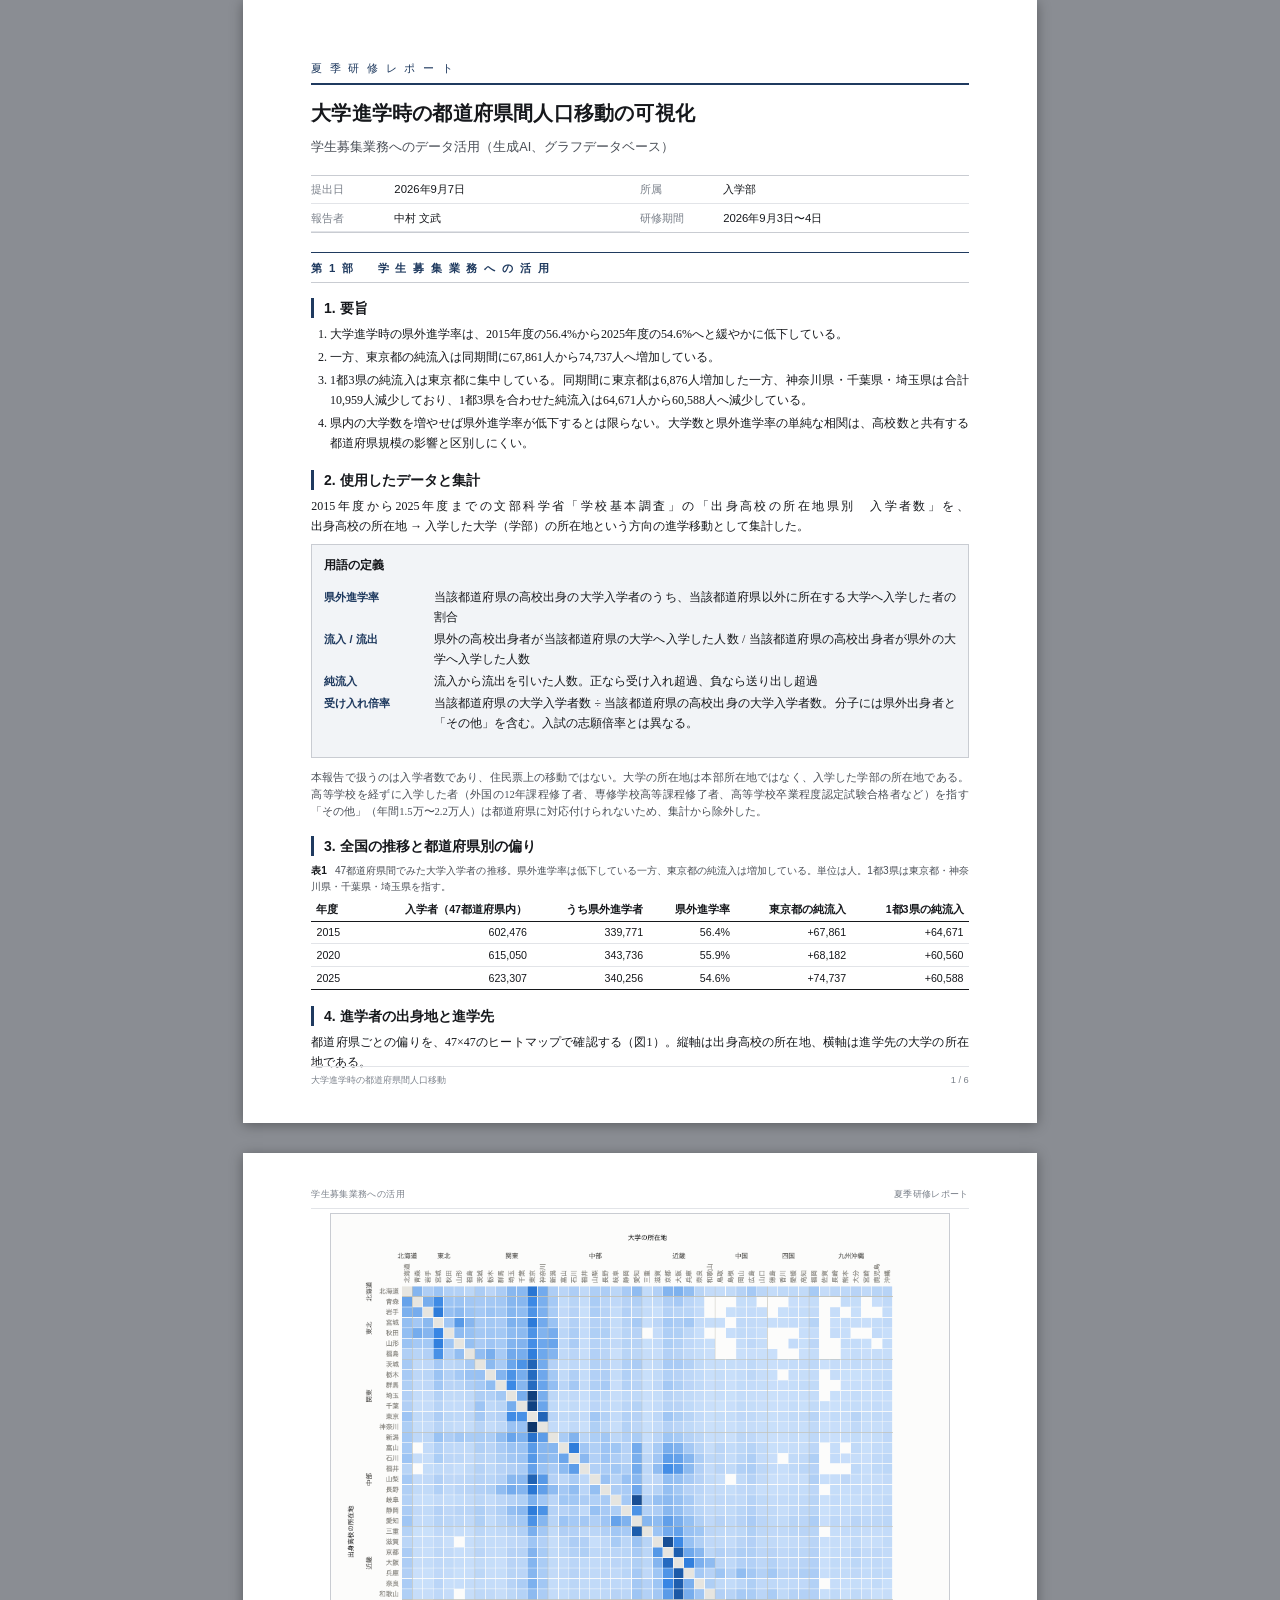
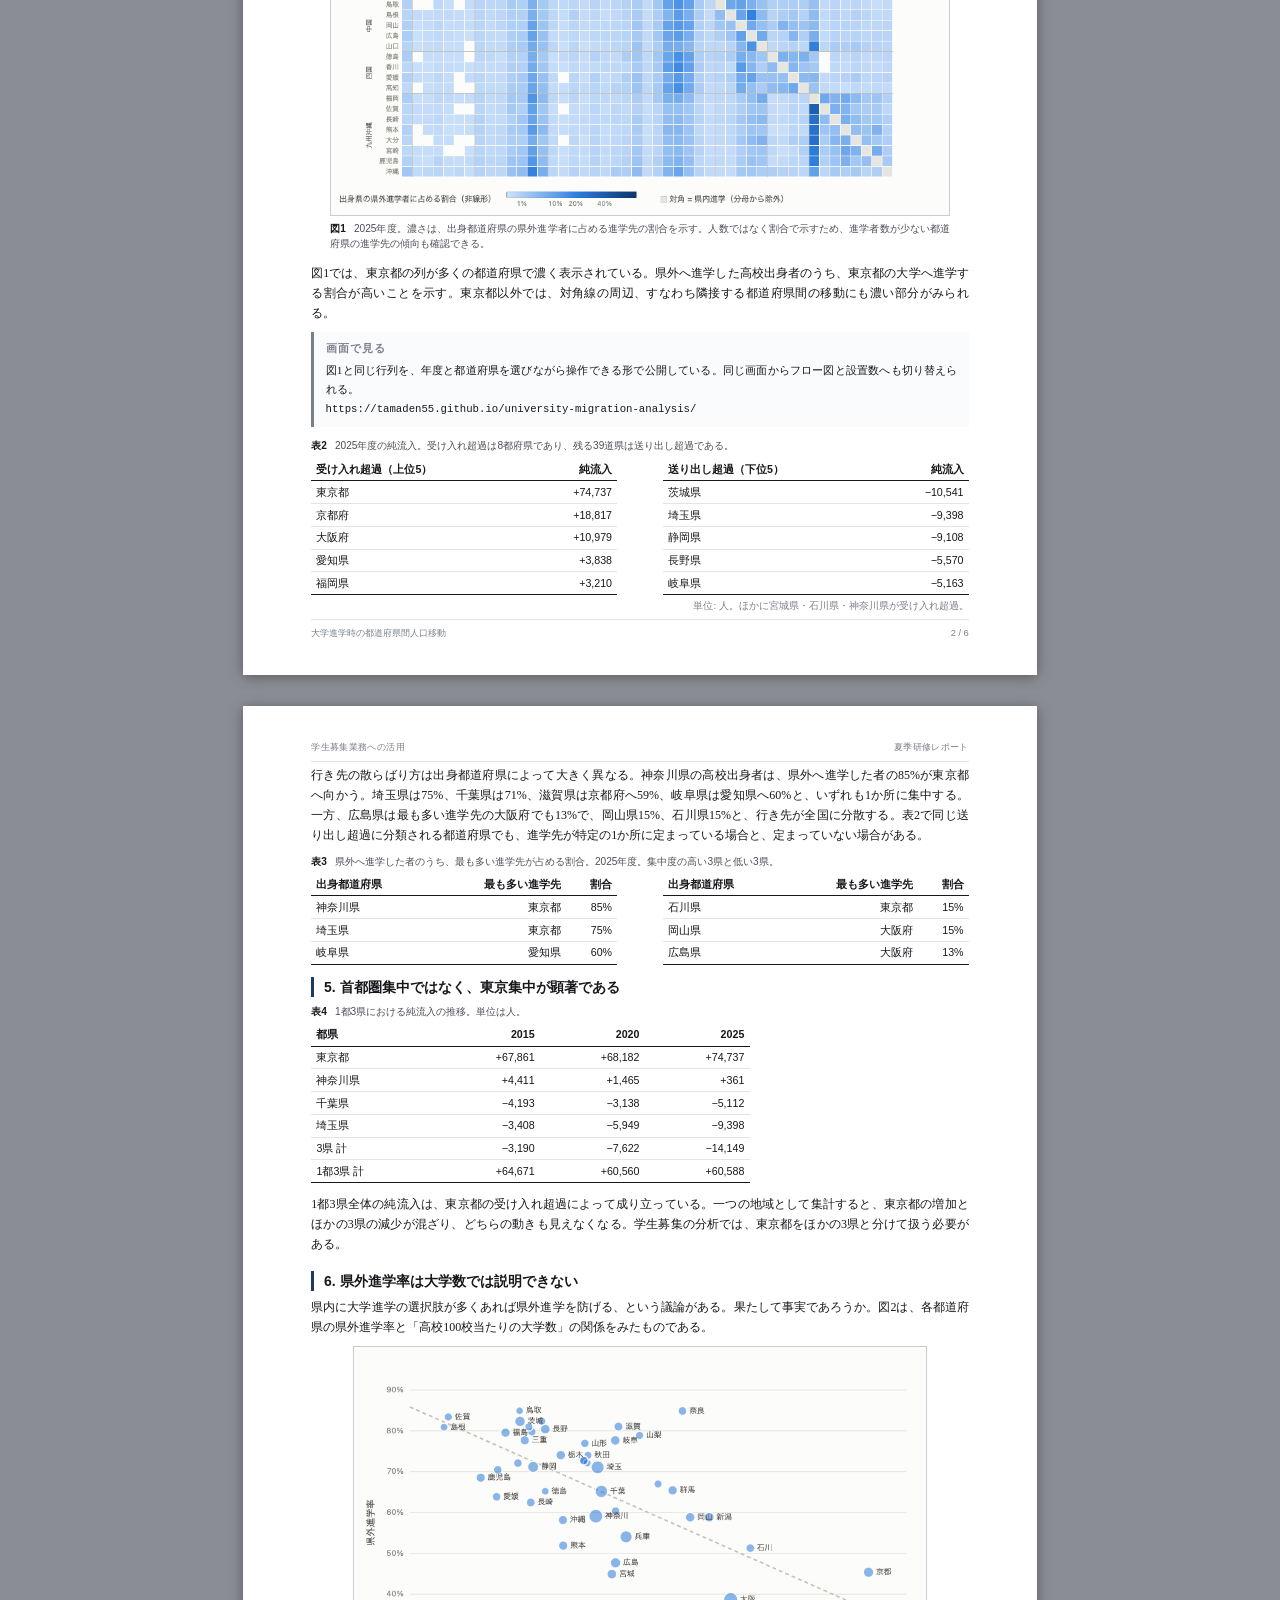
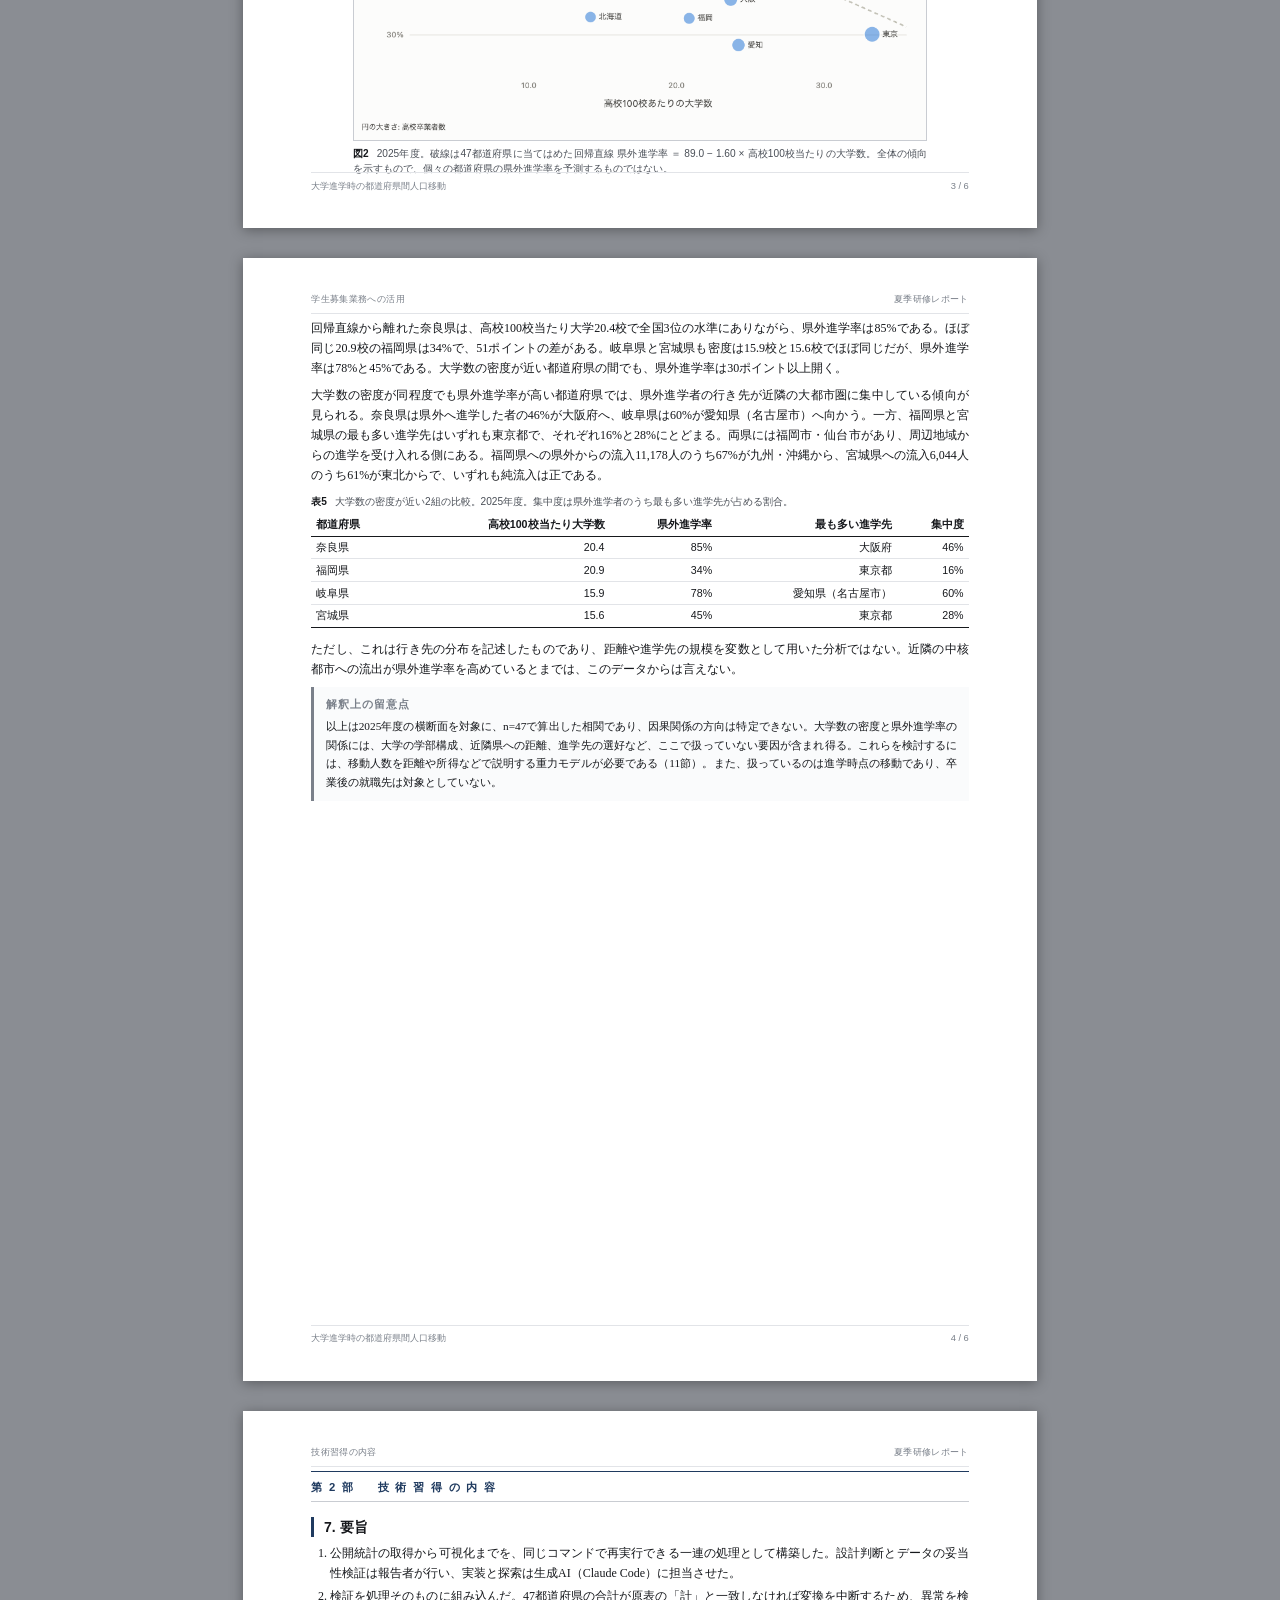
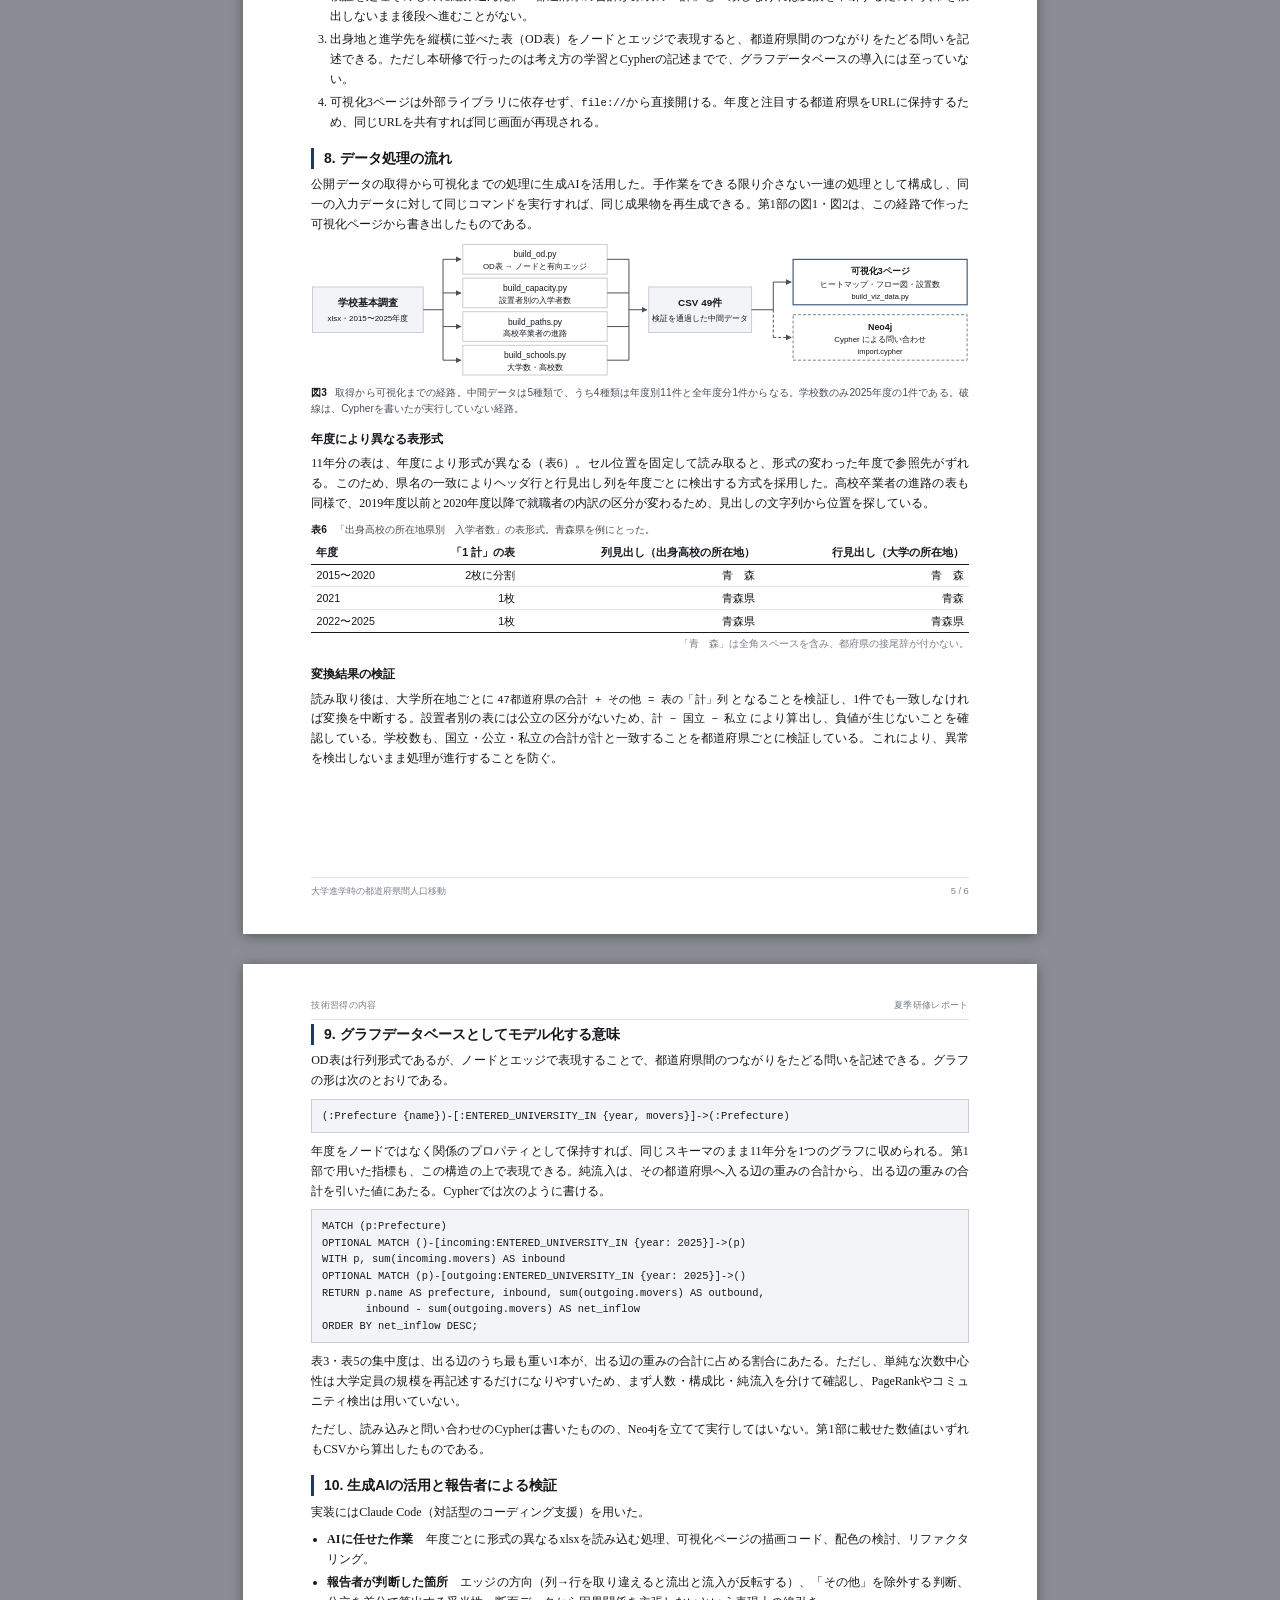
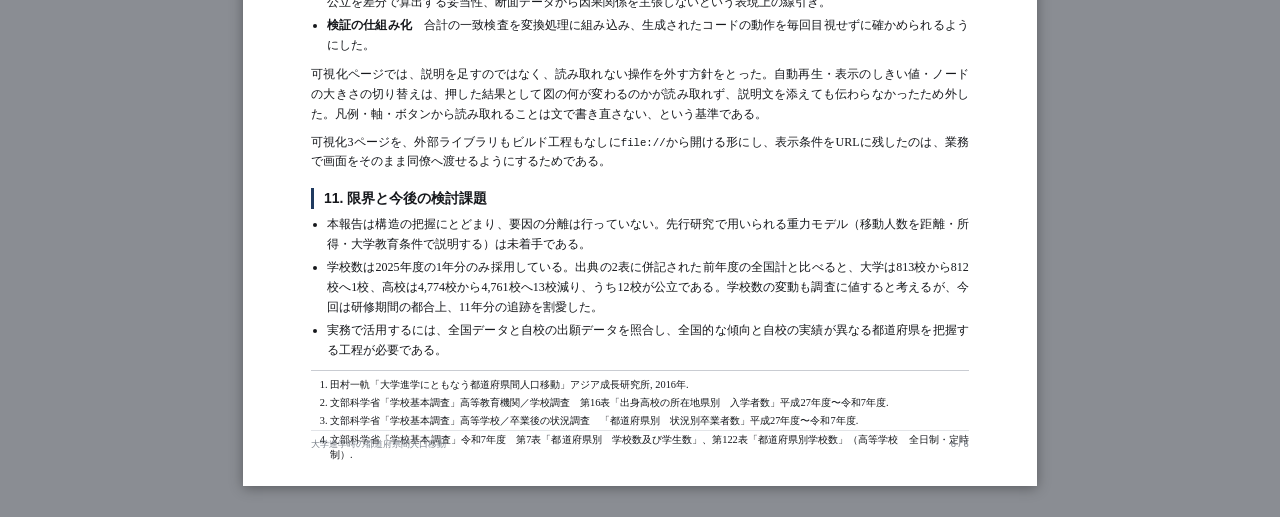
==== docs/report.html @ c0f32046 "夏季研修レポートと図版を追加する 第1部は学生募集業務への活用、第2部は技術習得の内容。第2部は パイプライン図を実態に合わせ、Neo4j が未導入であることを明記した。  Claude-Sessio" ====
<!DOCTYPE html>
<html lang="ja">
<head>
<meta charset="utf-8">
<title>夏季研修レポート 大学進学時の都道府県間人口移動</title>
<style>
/* ------------------------------------------------------------------
   印刷を前提にした版面。A4・6ページ。
   .sheet を実寸で置き、画面でも紙と同じ改ページ位置で見えるようにする。
   ------------------------------------------------------------------ */
@page { size: A4 portrait; margin: 0; }

:root {
  --ink:        #16181c;
  --ink-soft:   #4a4f57;
  --ink-faint:  #7a808a;
  --rule:       #c9ccd2;
  --rule-hair:  #e2e4e8;
  --accent:     #1f3a5f;
  --tint:       #f2f4f7;
  --sheet-w:    210mm;
  --sheet-h:    297mm;
  --pad-x:      18mm;
  --pad-t:      16mm;
  --pad-b:      13mm;
}

* { box-sizing: border-box; }

html { background: #8a8d93; }

body {
  margin: 0;
  color: var(--ink);
  font-family: "Hiragino Mincho ProN", "Yu Mincho", YuMincho, "MS Mincho", serif;
  font-size: 9pt;
  line-height: 1.66;
  font-feature-settings: "palt" 1;
  text-align: justify;
  -webkit-print-color-adjust: exact;
  print-color-adjust: exact;
}

.sheet {
  position: relative;
  width: var(--sheet-w);
  height: var(--sheet-h);
  padding: var(--pad-t) var(--pad-x) var(--pad-b);
  margin: 0 auto 8mm;
  background: #fff;
  overflow: hidden;
  box-shadow: 0 2px 12px rgba(0,0,0,.35);
}

@media print {
  html { background: #fff; }
  .sheet { margin: 0; box-shadow: none; break-after: page; }
  .sheet:last-child { break-after: auto; }
}

/* --- 柱と ノンブル --------------------------------------------- */
.runhead {
  position: absolute;
  top: 9mm; left: var(--pad-x); right: var(--pad-x);
  display: flex; justify-content: space-between;
  font-family: "Hiragino Sans", "Yu Gothic", sans-serif;
  font-size: 7pt; color: var(--ink-faint);
  letter-spacing: .04em;
  border-bottom: .4pt solid var(--rule-hair);
  padding-bottom: 1.5mm;
}
.folio {
  position: absolute;
  bottom: 9mm; left: var(--pad-x); right: var(--pad-x);
  display: flex; justify-content: space-between; align-items: baseline;
  font-family: "Hiragino Sans", "Yu Gothic", sans-serif;
  font-size: 7pt; color: var(--ink-faint);
  border-top: .4pt solid var(--rule-hair);
  padding-top: 1.5mm;
}

/* --- 標題まわり ------------------------------------------------ */
.docmark {
  font-family: "Hiragino Sans", "Yu Gothic", sans-serif;
  font-size: 8pt; letter-spacing: .22em; color: var(--accent);
  border-bottom: 1.6pt solid var(--accent);
  padding-bottom: 1.3mm; margin-bottom: 4mm;
}
h1 {
  font-family: "Hiragino Sans", "Yu Gothic", sans-serif;
  font-size: 15pt; line-height: 1.38; font-weight: 700;
  margin: 0 0 2.5mm; letter-spacing: .01em;
}
.subtitle {
  font-family: "Hiragino Sans", "Yu Gothic", sans-serif;
  font-size: 9.5pt; font-weight: 400; color: var(--ink-soft);
  margin: 0 0 4.5mm;
}
.docmeta {
  display: grid; grid-template-columns: 22mm 1fr 22mm 1fr;
  gap: 0;
  font-family: "Hiragino Sans", "Yu Gothic", sans-serif;
  font-size: 8.5pt;
  border-top: .4pt solid var(--rule);
  border-bottom: .4pt solid var(--rule);
  margin-bottom: 5mm;
}
.docmeta dt {
  color: var(--ink-faint); padding: 1.1mm 0; margin: 0;
  border-bottom: .4pt solid var(--rule-hair);
}
.docmeta dd {
  padding: 1.1mm 0; margin: 0;
  border-bottom: .4pt solid var(--rule-hair);
}
.docmeta dt:last-of-type, .docmeta dd:last-of-type { border-bottom: 0; }

/* --- 見出し ---------------------------------------------------- */
.part {
  font-family: "Hiragino Sans", "Yu Gothic", sans-serif;
  font-size: 8.5pt; font-weight: 700; letter-spacing: .16em;
  color: var(--accent);
  border-top: 1.2pt solid var(--accent);
  border-bottom: .4pt solid var(--rule);
  padding: 1.4mm 0 1.2mm; margin: 0 0 4mm;
}

h2 {
  font-family: "Hiragino Sans", "Yu Gothic", sans-serif;
  font-size: 10.5pt; font-weight: 700; line-height: 1.45;
  margin: 4.2mm 0 1.8mm;
  padding-left: 2.6mm;
  border-left: 2.4pt solid var(--accent);
  break-after: avoid;
}
.sheet > h2:first-of-type, .sheet > .part + h2 { margin-top: 0; }
h3 {
  font-family: "Hiragino Sans", "Yu Gothic", sans-serif;
  font-size: 9pt; font-weight: 700;
  margin: 3.5mm 0 1.2mm;
  break-after: avoid;
}
p { margin: 0 0 2.1mm; }
p:last-child { margin-bottom: 0; }

/* --- リスト ---------------------------------------------------- */
ul.plain { margin: 0 0 2.4mm; padding-left: 4.2mm; }
ul.plain li { margin-bottom: .8mm; }
ol.num { margin: 0 0 2.4mm; padding-left: 5mm; }
ol.num li { margin-bottom: .8mm; }

.lead {
  font-size: 9.2pt; line-height: 1.66;
  margin-bottom: 2.6mm;
}

/* --- 囲み ------------------------------------------------------ */
.box {
  background: var(--tint);
  border: .4pt solid var(--rule);
  padding: 2.8mm 3.2mm;
  margin: 0 0 3mm;
  break-inside: avoid;
}
.box h3 { margin-top: 0; }
.box .rows { display: grid; grid-template-columns: 26mm 1fr; gap: .6mm 3mm; }
.box .rows dt {
  font-family: "Hiragino Sans", "Yu Gothic", sans-serif;
  font-size: 8.5pt; color: var(--accent); font-weight: 700;
}
.box .rows dd { margin: 0; font-size: 9pt; }

.callout {
  border-left: 2.4pt solid var(--ink-faint);
  background: #fafbfc;
  padding: 2.3mm 3mm;
  margin: 0 0 3mm;
  font-size: 8.5pt;
  break-inside: avoid;
}
.callout .tag {
  display: block;
  font-family: "Hiragino Sans", "Yu Gothic", sans-serif;
  font-size: 8pt; font-weight: 700; letter-spacing: .1em;
  color: var(--ink-faint); margin-bottom: .8mm;
}

/* --- 表 -------------------------------------------------------- */
figure { margin: 0 0 3.2mm; break-inside: avoid; }
figcaption {
  font-family: "Hiragino Sans", "Yu Gothic", sans-serif;
  font-size: 7.6pt; line-height: 1.55; color: var(--ink-soft);
  margin-bottom: 1.2mm;
}
figcaption b { color: var(--ink); font-weight: 700; margin-right: .8em; }
figure.fig figcaption { margin: 1.2mm 0 0; }

table {
  width: 100%; border-collapse: collapse;
  font-family: "Hiragino Sans", "Yu Gothic", sans-serif;
  font-size: 8pt; line-height: 1.4;
  font-variant-numeric: tabular-nums;
}
th, td { padding: .9mm 1.4mm; text-align: right; }
th:first-child, td:first-child { text-align: left; }
thead th {
  border-bottom: .8pt solid var(--ink);
  font-weight: 700; color: var(--ink);
  vertical-align: bottom;
}
table.rule thead tr:first-child th { border-bottom: 0; }
tbody td, tbody th { border-bottom: .4pt solid var(--rule-hair); }
tbody tr:last-child td, tbody tr:last-child th { border-bottom: .8pt solid var(--ink); }
tbody th { font-weight: 400; }
tr.sep td, tr.sep th { border-top: .4pt solid var(--rule); }
td.neg { color: var(--ink); }
/* 左右は別々の一覧なので、横罫を跨がせずに並べる */
.pair { display: grid; grid-template-columns: 1fr 1fr; gap: 0 12mm; }

.unit {
  font-family: "Hiragino Sans", "Yu Gothic", sans-serif;
  font-size: 7.2pt; color: var(--ink-faint);
  text-align: right; margin: .8mm 0 0;
}

/* --- 図 -------------------------------------------------------- */
figure.fig img {
  display: block; width: 100%; height: auto;
  border: .4pt solid var(--rule);
}
.fig-wide { width: 100%; }
.tbl-120 { width: 116mm; }
.fig-155 { width: 164mm; margin-left: auto; margin-right: auto; }
.fig-132 { width: 152mm; margin-left: auto; margin-right: auto; }

/* --- パイプライン図 -------------------------------------------- */
.pipeline { width: 100%; height: auto; display: block; margin: 1mm 0 2mm; }
.pipeline text {
  font-family: "Hiragino Sans", "Yu Gothic", sans-serif;
  fill: var(--ink);
}

code, .mono {
  font-family: "SFMono-Regular", Menlo, Consolas, monospace;
  font-size: 8pt;
}
pre.cypher {
  background: var(--tint);
  border: .4pt solid var(--rule);
  padding: 2mm 2.6mm;
  margin: 0 0 2.4mm;
  font-family: "SFMono-Regular", Menlo, Consolas, monospace;
  font-size: 7.8pt; line-height: 1.6;
  white-space: pre-wrap;
  break-inside: avoid;
}

.formula {
  text-align: center;
  background: var(--tint);
  border: .4pt solid var(--rule);
  padding: 2mm 3mm;
  margin: 0 0 2.4mm;
  font-family: "Hiragino Sans", "Yu Gothic", sans-serif;
  font-size: 8.5pt;
  break-inside: avoid;
}

.refs {
  font-size: 7.8pt; line-height: 1.5;
  border-top: .4pt solid var(--rule);
  padding-top: 1.6mm;
}
.refs ol { margin: 0; padding-left: 5mm; }
.refs li { margin-bottom: .7mm; }

.small { font-size: 8pt; color: var(--ink-soft); line-height: 1.6; }
.nowrap { white-space: nowrap; }
</style>
</head>
<body>

<!-- ================================================================
     1ページ目
     ================================================================ -->

<section class="sheet">
  <div class="docmark">夏 季 研 修 レ ポ ー ト</div>

  <h1>大学進学時の都道府県間人口移動の可視化</h1>
  <p class="subtitle">学生募集業務へのデータ活用（生成AI、グラフデータベース）</p>

  <dl class="docmeta">
    <dt>提出日</dt><dd>2026年9月7日</dd>
    <dt>所属</dt><dd>入学部</dd>
    <dt>報告者</dt><dd>中村 文武</dd>
    <dt>研修期間</dt><dd>2026年9月3日〜4日</dd>
  </dl>

  <div class="part">第 1 部 　 学 生 募 集 業 務 へ の 活 用</div>

  <h2>1. 要旨</h2>

  <ol class="num">
    <li>大学進学時の県外進学率は、2015年度の56.4%から2025年度の54.6%へと緩やかに低下している。</li>
    <li>一方、東京都の純流入は同期間に67,861人から74,737人へ増加している。</li>
    <li>1都3県の純流入は東京都に集中している。同期間に東京都は6,876人増加した一方、神奈川県・千葉県・埼玉県は合計10,959人減少しており、1都3県を合わせた純流入は64,671人から60,588人へ減少している。</li>
    <li>県内の大学数を増やせば県外進学率が低下するとは限らない。大学数と県外進学率の単純な相関は、高校数と共有する都道府県規模の影響と区別しにくい。</li>
  </ol>

  <h2>2. 使用したデータと集計</h2>

  <p>2015年度から2025年度までの文部科学省「学校基本調査」の「出身高校の所在地県別　入学者数」を、<span class="nowrap">出身高校の所在地 → 入学した大学（学部）の所在地</span>という方向の進学移動として集計した。</p>

  <div class="box">
    <h3>用語の定義</h3>
    <dl class="rows">
      <dt>県外進学率</dt><dd>当該都道府県の高校出身の大学入学者のうち、当該都道府県以外に所在する大学へ入学した者の割合</dd>
      <dt>流入 / 流出</dt><dd>県外の高校出身者が当該都道府県の大学へ入学した人数 / 当該都道府県の高校出身者が県外の大学へ入学した人数</dd>
      <dt>純流入</dt><dd>流入から流出を引いた人数。正なら受け入れ超過、負なら送り出し超過</dd>
      <dt>受け入れ倍率</dt><dd>当該都道府県の大学入学者数 ÷ 当該都道府県の高校出身の大学入学者数。分子には県外出身者と「その他」を含む。入試の志願倍率とは異なる。</dd>
    </dl>
  </div>

  <p class="small">本報告で扱うのは入学者数であり、住民票上の移動ではない。大学の所在地は本部所在地ではなく、入学した学部の所在地である。高等学校を経ずに入学した者（外国の12年課程修了者、専修学校高等課程修了者、高等学校卒業程度認定試験合格者など）を指す「その他」（年間1.5万〜2.2万人）は都道府県に対応付けられないため、集計から除外した。</p>

  <h2>3. 全国の推移と都道府県別の偏り</h2>

  <figure>
    <figcaption><b>表1</b>47都道府県間でみた大学入学者の推移。県外進学率は低下している一方、東京都の純流入は増加している。単位は人。1都3県は東京都・神奈川県・千葉県・埼玉県を指す。</figcaption>
    <table>
      <thead>
        <tr><th>年度</th><th>入学者（47都道府県内）</th><th>うち県外進学者</th><th>県外進学率</th><th>東京都の純流入</th><th>1都3県の純流入</th></tr>
      </thead>
      <tbody>
        <tr><th>2015</th><td>602,476</td><td>339,771</td><td>56.4%</td><td>+67,861</td><td>+64,671</td></tr>
        <tr><th>2020</th><td>615,050</td><td>343,736</td><td>55.9%</td><td>+68,182</td><td>+60,560</td></tr>
        <tr><th>2025</th><td>623,307</td><td>340,256</td><td>54.6%</td><td>+74,737</td><td>+60,588</td></tr>
      </tbody>
    </table>
  </figure>

  <h2>4. 進学者の出身地と進学先</h2>

  <p>都道府県ごとの偏りを、47×47のヒートマップで確認する（図1）。縦軸は出身高校の所在地、横軸は進学先の大学の所在地である。</p>

  <div class="folio"><span>大学進学時の都道府県間人口移動</span><span>1 / 6</span></div>
</section>

<section class="sheet">
  <div class="runhead"><span>学生募集業務への活用</span><span>夏季研修レポート</span></div>


  <figure class="fig fig-155">
    <img src="figs/fig1-heatmap.png" alt="47都道府県間の進学移動を示すヒートマップ。東京都の列が全国的に濃い。">
    <figcaption><b>図1</b>2025年度。濃さは、出身都道府県の県外進学者に占める進学先の割合を示す。人数ではなく割合で示すため、進学者数が少ない都道府県の進学先の傾向も確認できる。</figcaption>
  </figure>

  <p>図1では、東京都の列が多くの都道府県で濃く表示されている。県外へ進学した高校出身者のうち、東京都の大学へ進学する割合が高いことを示す。東京都以外では、対角線の周辺、すなわち隣接する都道府県間の移動にも濃い部分がみられる。</p>

  <div class="callout">
    <span class="tag">画面で見る</span>
    <p style="margin-bottom:0">図1と同じ行列を、年度と都道府県を選びながら操作できる形で公開している。同じ画面からフロー図と設置数へも切り替えられる。<br><span class="mono">https://tamaden55.github.io/university-migration-analysis/</span></p>
  </div>

  <figure>
    <figcaption><b>表2</b>2025年度の純流入。受け入れ超過は8都府県であり、残る39道県は送り出し超過である。</figcaption>
    <div class="pair">
      <table>
        <thead>
          <tr><th>受け入れ超過（上位5）</th><th>純流入</th></tr>
        </thead>
        <tbody>
          <tr><th>東京都</th><td>+74,737</td></tr>
          <tr><th>京都府</th><td>+18,817</td></tr>
          <tr><th>大阪府</th><td>+10,979</td></tr>
          <tr><th>愛知県</th><td>+3,838</td></tr>
          <tr><th>福岡県</th><td>+3,210</td></tr>
        </tbody>
      </table>
      <table>
        <thead>
          <tr><th>送り出し超過（下位5）</th><th>純流入</th></tr>
        </thead>
        <tbody>
          <tr><th>茨城県</th><td>−10,541</td></tr>
          <tr><th>埼玉県</th><td>−9,398</td></tr>
          <tr><th>静岡県</th><td>−9,108</td></tr>
          <tr><th>長野県</th><td>−5,570</td></tr>
          <tr><th>岐阜県</th><td>−5,163</td></tr>
        </tbody>
      </table>
    </div>
    <p class="unit">単位: 人。ほかに宮城県・石川県・神奈川県が受け入れ超過。</p>
  </figure>

  <div class="folio"><span>大学進学時の都道府県間人口移動</span><span>2 / 6</span></div>
</section>

<section class="sheet">
  <div class="runhead"><span>学生募集業務への活用</span><span>夏季研修レポート</span></div>

  <p>行き先の散らばり方は出身都道府県によって大きく異なる。神奈川県の高校出身者は、県外へ進学した者の85%が東京都へ向かう。埼玉県は75%、千葉県は71%、滋賀県は京都府へ59%、岐阜県は愛知県へ60%と、いずれも1か所に集中する。一方、広島県は最も多い進学先の大阪府でも13%で、岡山県15%、石川県15%と、行き先が全国に分散する。表2で同じ送り出し超過に分類される都道府県でも、進学先が特定の1か所に定まっている場合と、定まっていない場合がある。</p>

  <figure>
    <figcaption><b>表3</b>県外へ進学した者のうち、最も多い進学先が占める割合。2025年度。集中度の高い3県と低い3県。</figcaption>
    <div class="pair">
      <table>
        <thead>
          <tr><th>出身都道府県</th><th>最も多い進学先</th><th>割合</th></tr>
        </thead>
        <tbody>
          <tr><th>神奈川県</th><td>東京都</td><td>85%</td></tr>
          <tr><th>埼玉県</th><td>東京都</td><td>75%</td></tr>
          <tr><th>岐阜県</th><td>愛知県</td><td>60%</td></tr>
        </tbody>
      </table>
      <table>
        <thead>
          <tr><th>出身都道府県</th><th>最も多い進学先</th><th>割合</th></tr>
        </thead>
        <tbody>
          <tr><th>石川県</th><td>東京都</td><td>15%</td></tr>
          <tr><th>岡山県</th><td>大阪府</td><td>15%</td></tr>
          <tr><th>広島県</th><td>大阪府</td><td>13%</td></tr>
        </tbody>
      </table>
    </div>
  </figure>

  <h2>5. 首都圏集中ではなく、東京集中が顕著である</h2>

  <figure class="tbl-120">
    <figcaption><b>表4</b>1都3県における純流入の推移。単位は人。</figcaption>
    <table>
      <thead>
        <tr><th>都県</th><th>2015</th><th>2020</th><th>2025</th></tr>
      </thead>
      <tbody>
        <tr><th>東京都</th><td>+67,861</td><td>+68,182</td><td>+74,737</td></tr>
        <tr><th>神奈川県</th><td>+4,411</td><td>+1,465</td><td>+361</td></tr>
        <tr><th>千葉県</th><td>−4,193</td><td>−3,138</td><td>−5,112</td></tr>
        <tr><th>埼玉県</th><td>−3,408</td><td>−5,949</td><td>−9,398</td></tr>
        <tr class="sep"><th>3県 計</th><td>−3,190</td><td>−7,622</td><td>−14,149</td></tr>
        <tr><th>1都3県 計</th><td>+64,671</td><td>+60,560</td><td>+60,588</td></tr>
      </tbody>
    </table>
  </figure>

  <p>1都3県全体の純流入は、東京都の受け入れ超過によって成り立っている。一つの地域として集計すると、東京都の増加とほかの3県の減少が混ざり、どちらの動きも見えなくなる。学生募集の分析では、東京都をほかの3県と分けて扱う必要がある。</p>

  <h2>6. 県外進学率は大学数では説明できない</h2>

  <p>県内に大学進学の選択肢が多くあれば県外進学を防げる、という議論がある。果たして事実であろうか。図2は、各都道府県の県外進学率と「高校100校当たりの大学数」の関係をみたものである。</p>

  <figure class="fig fig-132">
    <img src="figs/fig2-density.png" alt="横軸に高校100校当たりの大学数、縦軸に県外進学率をとった47都道府県の散布図。右下がりだがばらつきが大きい。">
    <figcaption><b>図2</b>2025年度。破線は47都道府県に当てはめた回帰直線 <span class="nowrap">県外進学率 ＝ 89.0 − 1.60 × 高校100校当たりの大学数</span>。全体の傾向を示すもので、個々の都道府県の県外進学率を予測するものではない。</figcaption>
  </figure>

  <div class="folio"><span>大学進学時の都道府県間人口移動</span><span>3 / 6</span></div>
</section>

<section class="sheet">
  <div class="runhead"><span>学生募集業務への活用</span><span>夏季研修レポート</span></div>

  <p>回帰直線から離れた奈良県は、高校100校当たり大学20.4校で全国3位の水準にありながら、県外進学率は85%である。ほぼ同じ20.9校の福岡県は34%で、51ポイントの差がある。岐阜県と宮城県も密度は15.9校と15.6校でほぼ同じだが、県外進学率は78%と45%である。大学数の密度が近い都道府県の間でも、県外進学率は30ポイント以上開く。</p>

  <p>大学数の密度が同程度でも県外進学率が高い都道府県では、県外進学者の行き先が近隣の大都市圏に集中している傾向が見られる。奈良県は県外へ進学した者の46%が大阪府へ、岐阜県は60%が愛知県（名古屋市）へ向かう。一方、福岡県と宮城県の最も多い進学先はいずれも東京都で、それぞれ16%と28%にとどまる。両県には福岡市・仙台市があり、周辺地域からの進学を受け入れる側にある。福岡県への県外からの流入11,178人のうち67%が九州・沖縄から、宮城県への流入6,044人のうち61%が東北からで、いずれも純流入は正である。</p>

  <figure>
    <figcaption><b>表5</b>大学数の密度が近い2組の比較。2025年度。集中度は県外進学者のうち最も多い進学先が占める割合。</figcaption>
    <table>
      <thead>
        <tr><th>都道府県</th><th>高校100校当たり大学数</th><th>県外進学率</th><th>最も多い進学先</th><th>集中度</th></tr>
      </thead>
      <tbody>
        <tr><th>奈良県</th><td>20.4</td><td>85%</td><td>大阪府</td><td>46%</td></tr>
        <tr><th>福岡県</th><td>20.9</td><td>34%</td><td>東京都</td><td>16%</td></tr>
        <tr class="sep"><th>岐阜県</th><td>15.9</td><td>78%</td><td>愛知県（名古屋市）</td><td>60%</td></tr>
        <tr><th>宮城県</th><td>15.6</td><td>45%</td><td>東京都</td><td>28%</td></tr>
      </tbody>
    </table>
  </figure>

  <p>ただし、これは行き先の分布を記述したものであり、距離や進学先の規模を変数として用いた分析ではない。近隣の中核都市への流出が県外進学率を高めているとまでは、このデータからは言えない。</p>

  <div class="callout">
    <span class="tag">解釈上の留意点</span>
    <p style="margin-bottom:0">以上は2025年度の横断面を対象に、n=47で算出した相関であり、因果関係の方向は特定できない。大学数の密度と県外進学率の関係には、大学の学部構成、近隣県への距離、進学先の選好など、ここで扱っていない要因が含まれ得る。これらを検討するには、移動人数を距離や所得などで説明する重力モデルが必要である（11節）。また、扱っているのは進学時点の移動であり、卒業後の就職先は対象としていない。</p>
  </div>

  <div class="folio"><span>大学進学時の都道府県間人口移動</span><span>4 / 6</span></div>
</section>

<section class="sheet">
  <div class="runhead"><span>技術習得の内容</span><span>夏季研修レポート</span></div>

  <div class="part">第 2 部 　 技 術 習 得 の 内 容</div>

  <h2>7. 要旨</h2>

  <ol class="num">
    <li>公開統計の取得から可視化までを、同じコマンドで再実行できる一連の処理として構築した。設計判断とデータの妥当性検証は報告者が行い、実装と探索は生成AI（Claude Code）に担当させた。</li>
    <li>検証を処理そのものに組み込んだ。47都道府県の合計が原表の「計」と一致しなければ変換を中断するため、異常を検出しないまま後段へ進むことがない。</li>
    <li>出身地と進学先を縦横に並べた表（OD表）をノードとエッジで表現すると、都道府県間のつながりをたどる問いを記述できる。ただし本研修で行ったのは考え方の学習とCypherの記述までで、グラフデータベースの導入には至っていない。</li>
    <li>可視化3ページは外部ライブラリに依存せず、<span class="mono">file://</span>から直接開ける。年度と注目する都道府県をURLに保持するため、同じURLを共有すれば同じ画面が再現される。</li>
  </ol>

  <h2>8. データ処理の流れ</h2>

  <p>公開データの取得から可視化までの処理に生成AIを活用した。手作業をできる限り介さない一連の処理として構成し、同一の入力データに対して同じコマンドを実行すれば、同じ成果物を再生成できる。第1部の図1・図2は、この経路で作った可視化ページから書き出したものである。</p>

  <figure class="fig">
  <svg class="pipeline" viewBox="-1.5 -1.5 665 136" role="img" aria-label="データ処理の流れ図">
    <defs>
      <marker id="ar" viewBox="0 0 8 8" refX="7" refY="4" markerWidth="6" markerHeight="6" orient="auto">
        <path d="M0 0 L8 4 L0 8 z" fill="#4a4f57"/>
      </marker>
    </defs>
    <g font-size="10">
      <rect x="0" y="43" width="112" height="46" fill="#f2f4f7" stroke="#c9ccd2"/>
      <text x="56" y="62" text-anchor="middle" font-weight="700">学校基本調査</text>
      <text x="56" y="77" text-anchor="middle" font-size="8" fill="#4a4f57">xlsx・2015〜2025年度</text>

      <rect x="152" y="0" width="146" height="30" fill="#fff" stroke="#c9ccd2"/>
      <text x="225" y="13" text-anchor="middle" font-size="8.5">build_od.py</text>
      <text x="225" y="25" text-anchor="middle" font-size="8" fill="#4a4f57">OD表 → ノードと有向エッジ</text>

      <rect x="152" y="34" width="146" height="30" fill="#fff" stroke="#c9ccd2"/>
      <text x="225" y="47" text-anchor="middle" font-size="8.5">build_capacity.py</text>
      <text x="225" y="59" text-anchor="middle" font-size="8" fill="#4a4f57">設置者別の入学者数</text>

      <rect x="152" y="68" width="146" height="30" fill="#fff" stroke="#c9ccd2"/>
      <text x="225" y="81" text-anchor="middle" font-size="8.5">build_paths.py</text>
      <text x="225" y="93" text-anchor="middle" font-size="8" fill="#4a4f57">高校卒業者の進路</text>

      <rect x="152" y="102" width="146" height="30" fill="#fff" stroke="#c9ccd2"/>
      <text x="225" y="115" text-anchor="middle" font-size="8.5">build_schools.py</text>
      <text x="225" y="127" text-anchor="middle" font-size="8" fill="#4a4f57">大学数・高校数</text>

      <rect x="340" y="43" width="104" height="46" fill="#f2f4f7" stroke="#c9ccd2"/>
      <text x="392" y="62" text-anchor="middle" font-weight="700">CSV 49件</text>
      <text x="392" y="77" text-anchor="middle" font-size="8" fill="#4a4f57">検証を通過した中間データ</text>

      <rect x="486" y="15" width="176" height="46" fill="#fff" stroke="#1f3a5f" stroke-width="1"/>
      <text x="574" y="30" text-anchor="middle" font-size="9" font-weight="700">可視化3ページ</text>
      <text x="574" y="43" text-anchor="middle" font-size="8" fill="#4a4f57">ヒートマップ・フロー図・設置数</text>
      <text x="574" y="55" text-anchor="middle" font-size="7.5" fill="#7a808a">build_viz_data.py</text>

      <rect x="486" y="71" width="176" height="46" fill="#fff" stroke="#7a808a" stroke-width="1" stroke-dasharray="3 2"/>
      <text x="574" y="86" text-anchor="middle" font-size="9" font-weight="700" fill="#4a4f57">Neo4j</text>
      <text x="574" y="99" text-anchor="middle" font-size="8" fill="#4a4f57">Cypher による問い合わせ</text>
      <text x="574" y="111" text-anchor="middle" font-size="7.5" fill="#7a808a">import.cypher</text>

      <g stroke="#4a4f57" fill="none">
        <path d="M112 66 H132"/>
        <path d="M132 15 V117"/>
        <path d="M298 15 H320"/>
        <path d="M298 49 H320"/>
        <path d="M298 83 H320"/>
        <path d="M298 117 H320"/>
        <path d="M320 15 V117"/>
        <path d="M444 66 H466"/>
        <path d="M466 38 V66"/>
        <path d="M466 66 V94" stroke-dasharray="3 2"/>
      </g>
      <g stroke="#4a4f57" fill="none" marker-end="url(#ar)">
        <path d="M132 15 H150"/>
        <path d="M132 49 H150"/>
        <path d="M132 83 H150"/>
        <path d="M132 117 H150"/>
        <path d="M320 66 H338"/>
        <path d="M466 38 H484"/>
        <path d="M466 94 H484" stroke-dasharray="3 2"/>
      </g>
    </g>
  </svg>
    <figcaption><b>図3</b>取得から可視化までの経路。中間データは5種類で、うち4種類は年度別11件と全年度分1件からなる。学校数のみ2025年度の1件である。破線は、Cypherを書いたが実行していない経路。</figcaption>
  </figure>

  <h3>年度により異なる表形式</h3>

  <p>11年分の表は、年度により形式が異なる（表6）。セル位置を固定して読み取ると、形式の変わった年度で参照先がずれる。このため、県名の一致によりヘッダ行と行見出し列を年度ごとに検出する方式を採用した。高校卒業者の進路の表も同様で、2019年度以前と2020年度以降で就職者の内訳の区分が変わるため、見出しの文字列から位置を探している。</p>

  <figure>
    <figcaption><b>表6</b>「出身高校の所在地県別　入学者数」の表形式。青森県を例にとった。</figcaption>
    <table>
      <thead>
        <tr><th>年度</th><th>「1 計」の表</th><th>列見出し（出身高校の所在地）</th><th>行見出し（大学の所在地）</th></tr>
      </thead>
      <tbody>
        <tr><th>2015〜2020</th><td>2枚に分割</td><td>青　森</td><td>青　森</td></tr>
        <tr><th>2021</th><td>1枚</td><td>青森県</td><td>青森</td></tr>
        <tr><th>2022〜2025</th><td>1枚</td><td>青森県</td><td>青森県</td></tr>
      </tbody>
    </table>
    <p class="unit">「青　森」は全角スペースを含み、都府県の接尾辞が付かない。</p>
  </figure>

  <h3>変換結果の検証</h3>
  <p>読み取り後は、大学所在地ごとに <span class="mono">47都道府県の合計 + その他 = 表の「計」列</span> となることを検証し、1件でも一致しなければ変換を中断する。設置者別の表には公立の区分がないため、<span class="mono">計 − 国立 − 私立</span> により算出し、負値が生じないことを確認している。学校数も、国立・公立・私立の合計が計と一致することを都道府県ごとに検証している。これにより、異常を検出しないまま処理が進行することを防ぐ。</p>

  <div class="folio"><span>大学進学時の都道府県間人口移動</span><span>5 / 6</span></div>
</section>

<section class="sheet">
  <div class="runhead"><span>技術習得の内容</span><span>夏季研修レポート</span></div>

  <h2>9. グラフデータベースとしてモデル化する意味</h2>

  <p>OD表は行列形式であるが、ノードとエッジで表現することで、都道府県間のつながりをたどる問いを記述できる。グラフの形は次のとおりである。</p>
  <pre class="cypher">(:Prefecture {name})-[:ENTERED_UNIVERSITY_IN {year, movers}]-&gt;(:Prefecture)</pre>
  <p>年度をノードではなく関係のプロパティとして保持すれば、同じスキーマのまま11年分を1つのグラフに収められる。第1部で用いた指標も、この構造の上で表現できる。純流入は、その都道府県へ入る辺の重みの合計から、出る辺の重みの合計を引いた値にあたる。Cypherでは次のように書ける。</p>

  <pre class="cypher">MATCH (p:Prefecture)
OPTIONAL MATCH ()-[incoming:ENTERED_UNIVERSITY_IN {year: 2025}]-&gt;(p)
WITH p, sum(incoming.movers) AS inbound
OPTIONAL MATCH (p)-[outgoing:ENTERED_UNIVERSITY_IN {year: 2025}]-&gt;()
RETURN p.name AS prefecture, inbound, sum(outgoing.movers) AS outbound,
       inbound - sum(outgoing.movers) AS net_inflow
ORDER BY net_inflow DESC;</pre>

  <p>表3・表5の集中度は、出る辺のうち最も重い1本が、出る辺の重みの合計に占める割合にあたる。ただし、単純な次数中心性は大学定員の規模を再記述するだけになりやすいため、まず人数・構成比・純流入を分けて確認し、PageRankやコミュニティ検出は用いていない。</p>

  <p>ただし、読み込みと問い合わせのCypherは書いたものの、Neo4jを立てて実行してはいない。第1部に載せた数値はいずれもCSVから算出したものである。</p>

  <h2>10. 生成AIの活用と報告者による検証</h2>

  <p>実装にはClaude Code（対話型のコーディング支援）を用いた。</p>
  <ul class="plain">
    <li><b>AIに任せた作業</b>　年度ごとに形式の異なるxlsxを読み込む処理、可視化ページの描画コード、配色の検討、リファクタリング。</li>
    <li><b>報告者が判断した箇所</b>　エッジの方向（列→行を取り違えると流出と流入が反転する）、「その他」を除外する判断、公立を差分で算出する妥当性、断面データから因果関係を主張しないという表現上の線引き。</li>
    <li><b>検証の仕組み化</b>　合計の一致検査を変換処理に組み込み、生成されたコードの動作を毎回目視せずに確かめられるようにした。</li>
  </ul>
  <p>可視化ページでは、説明を足すのではなく、読み取れない操作を外す方針をとった。自動再生・表示のしきい値・ノードの大きさの切り替えは、押した結果として図の何が変わるのかが読み取れず、説明文を添えても伝わらなかったため外した。凡例・軸・ボタンから読み取れることは文で書き直さない、という基準である。</p>

  <p>可視化3ページを、外部ライブラリもビルド工程もなしに<span class="mono">file://</span>から開ける形にし、表示条件をURLに残したのは、業務で画面をそのまま同僚へ渡せるようにするためである。</p>

  <h2>11. 限界と今後の検討課題</h2>
  <ul class="plain">
    <li>本報告は構造の把握にとどまり、要因の分離は行っていない。先行研究で用いられる重力モデル（移動人数を距離・所得・大学教育条件で説明する）は未着手である。</li>
    <li>学校数は2025年度の1年分のみ採用している。出典の2表に併記された前年度の全国計と比べると、大学は813校から812校へ1校、高校は4,774校から4,761校へ13校減り、うち12校が公立である。学校数の変動も調査に値すると考えるが、今回は研修期間の都合上、11年分の追跡を割愛した。</li>
    <li>実務で活用するには、全国データと自校の出願データを照合し、全国的な傾向と自校の実績が異なる都道府県を把握する工程が必要である。</li>
  </ul>

  <div class="refs">
    <ol>
      <li>田村一軌「大学進学にともなう都道府県間人口移動」アジア成長研究所, 2016年.</li>
      <li>文部科学省「学校基本調査」高等教育機関／学校調査　第16表「出身高校の所在地県別　入学者数」平成27年度〜令和7年度.</li>
      <li>文部科学省「学校基本調査」高等学校／卒業後の状況調査　「都道府県別　状況別卒業者数」平成27年度〜令和7年度.</li>
      <li>文部科学省「学校基本調査」令和7年度　第7表「都道府県別　学校数及び学生数」、第122表「都道府県別学校数」（高等学校　全日制・定時制）.</li>
    </ol>
  </div>

  <div class="folio"><span>大学進学時の都道府県間人口移動</span><span>6 / 6</span></div>
</section>

</body>
</html>
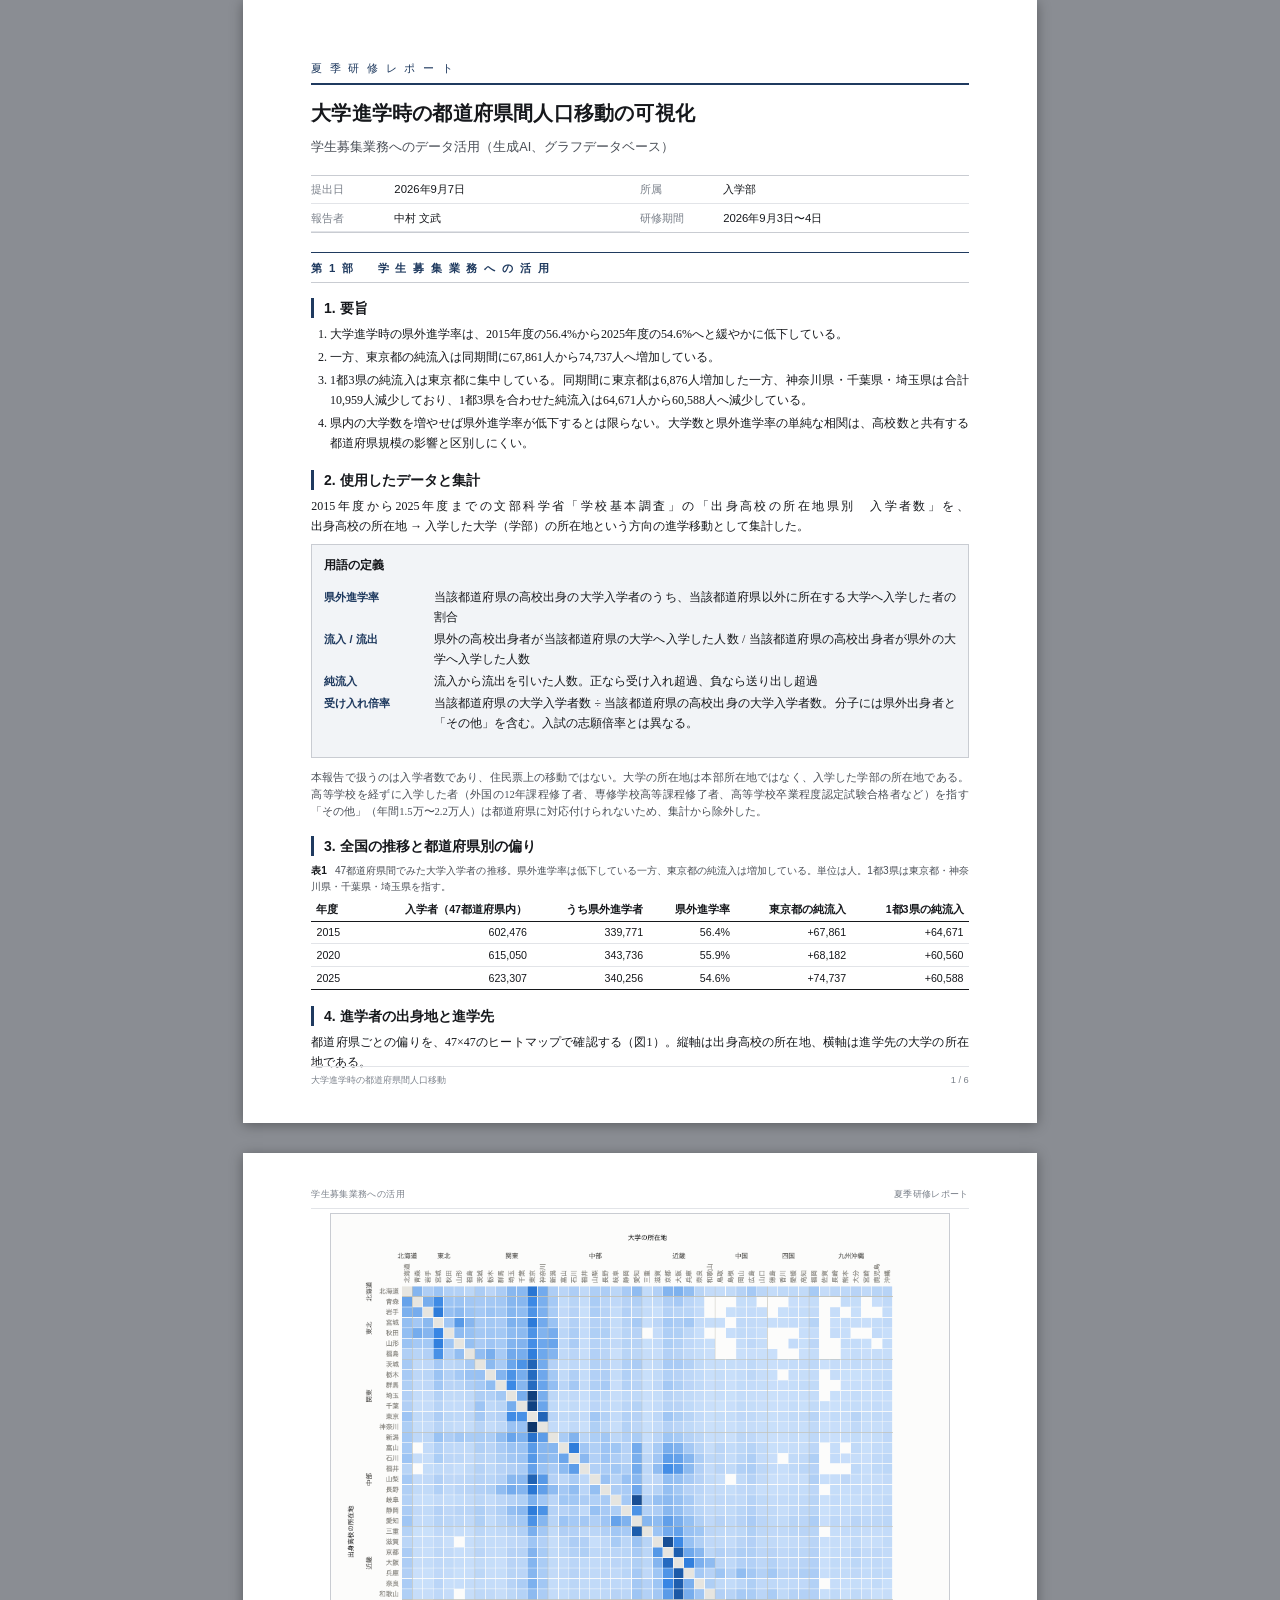
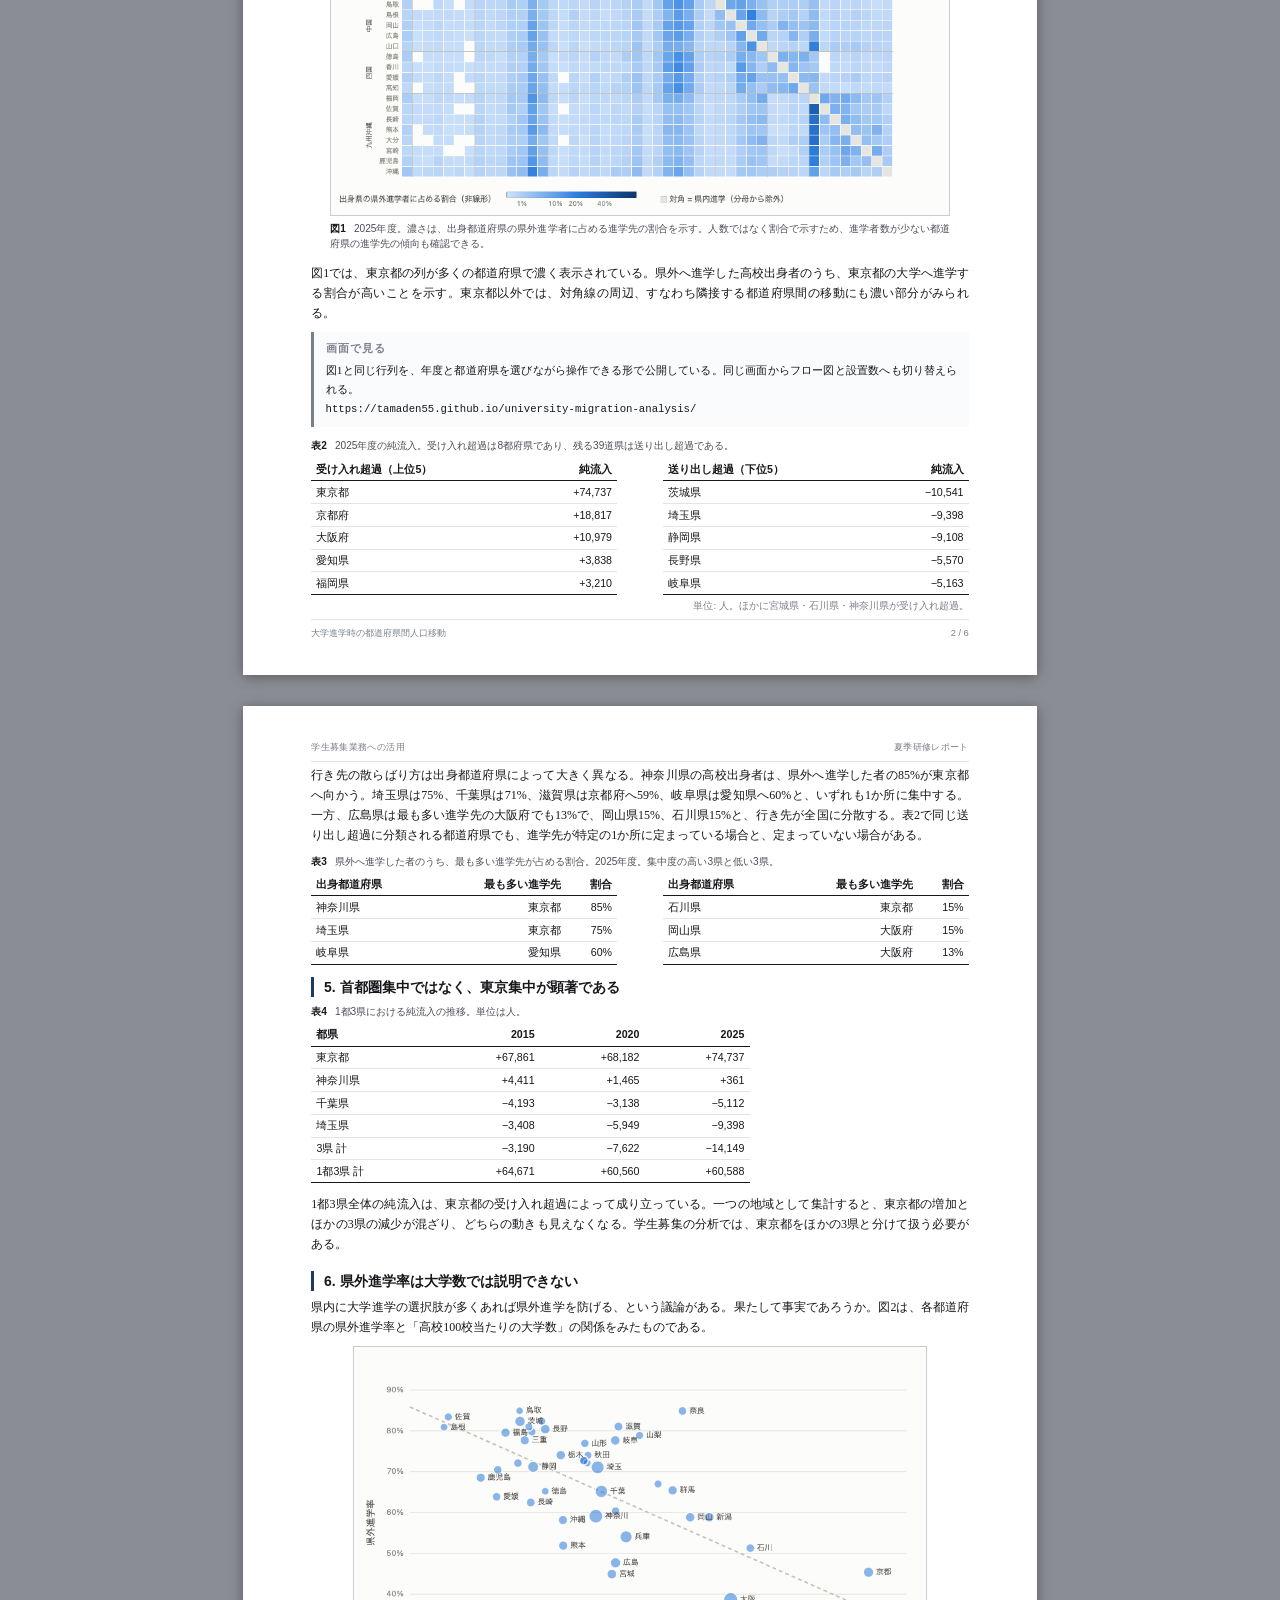
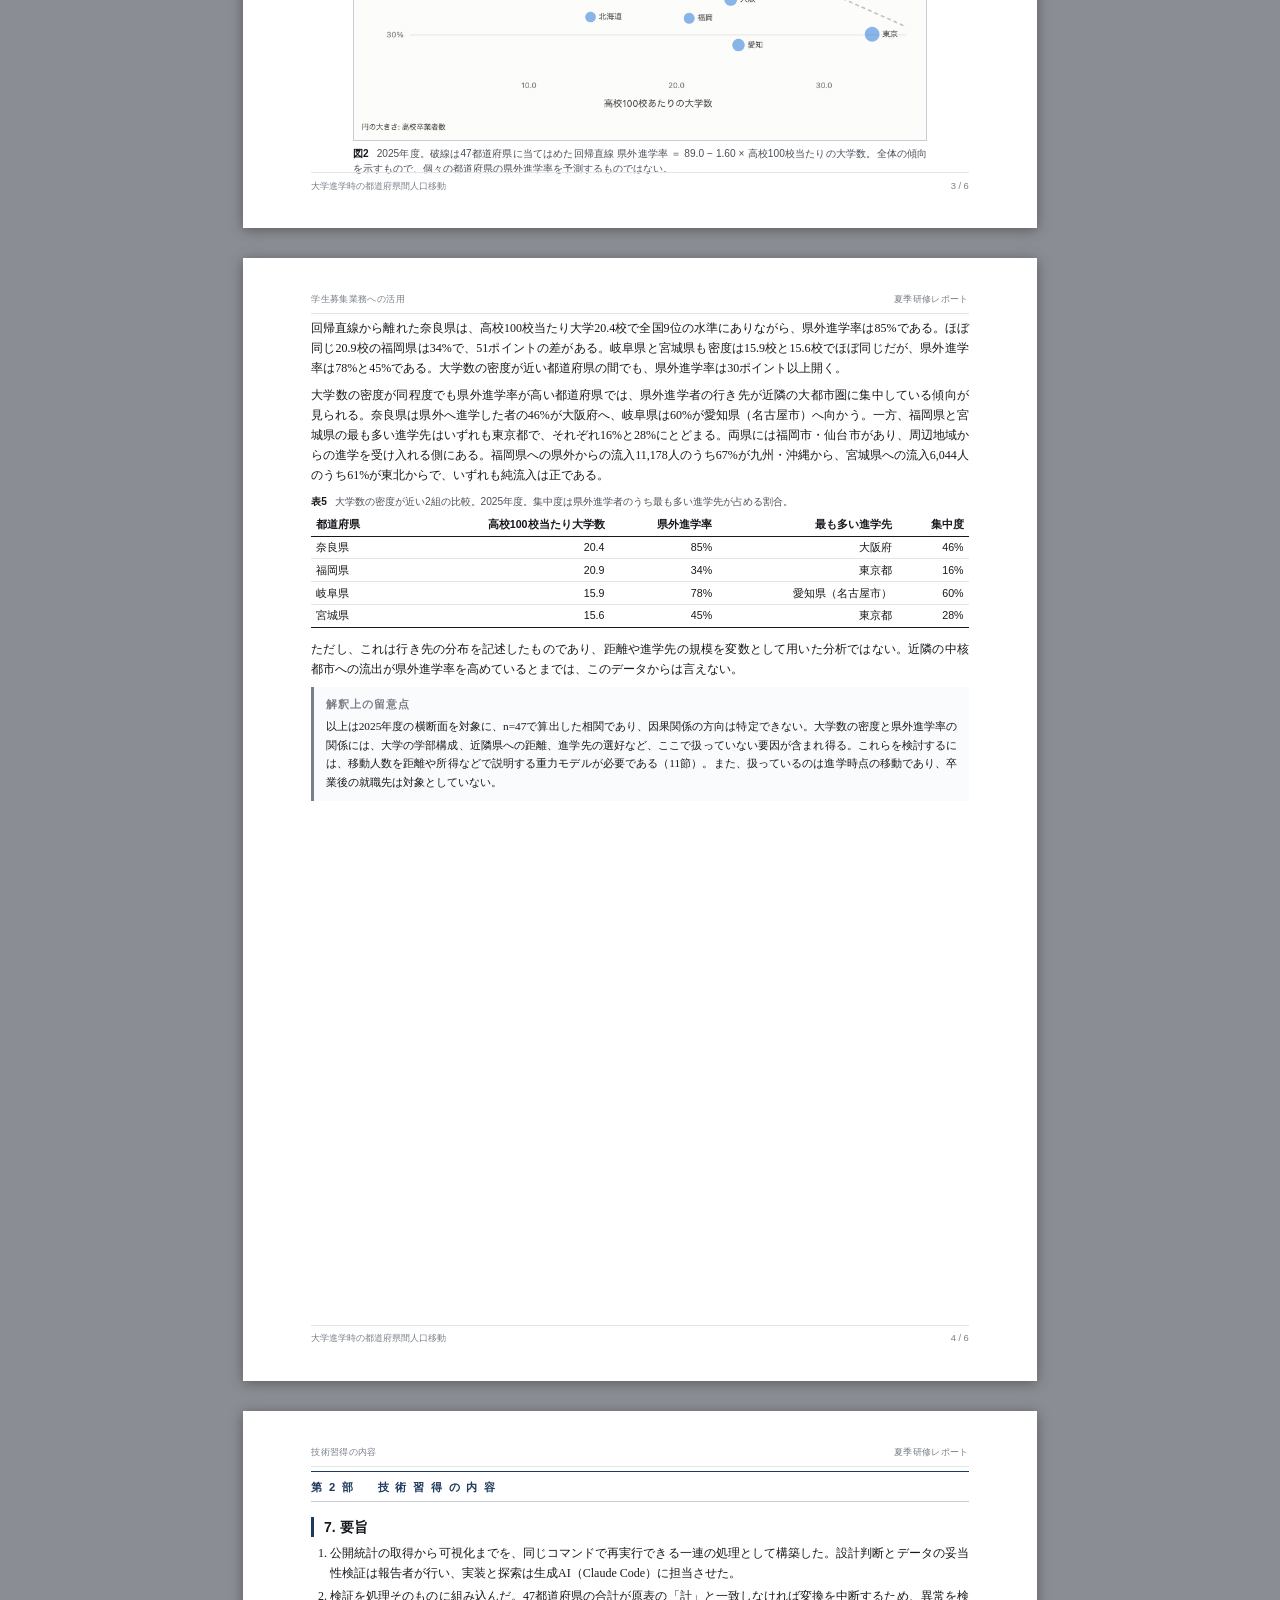
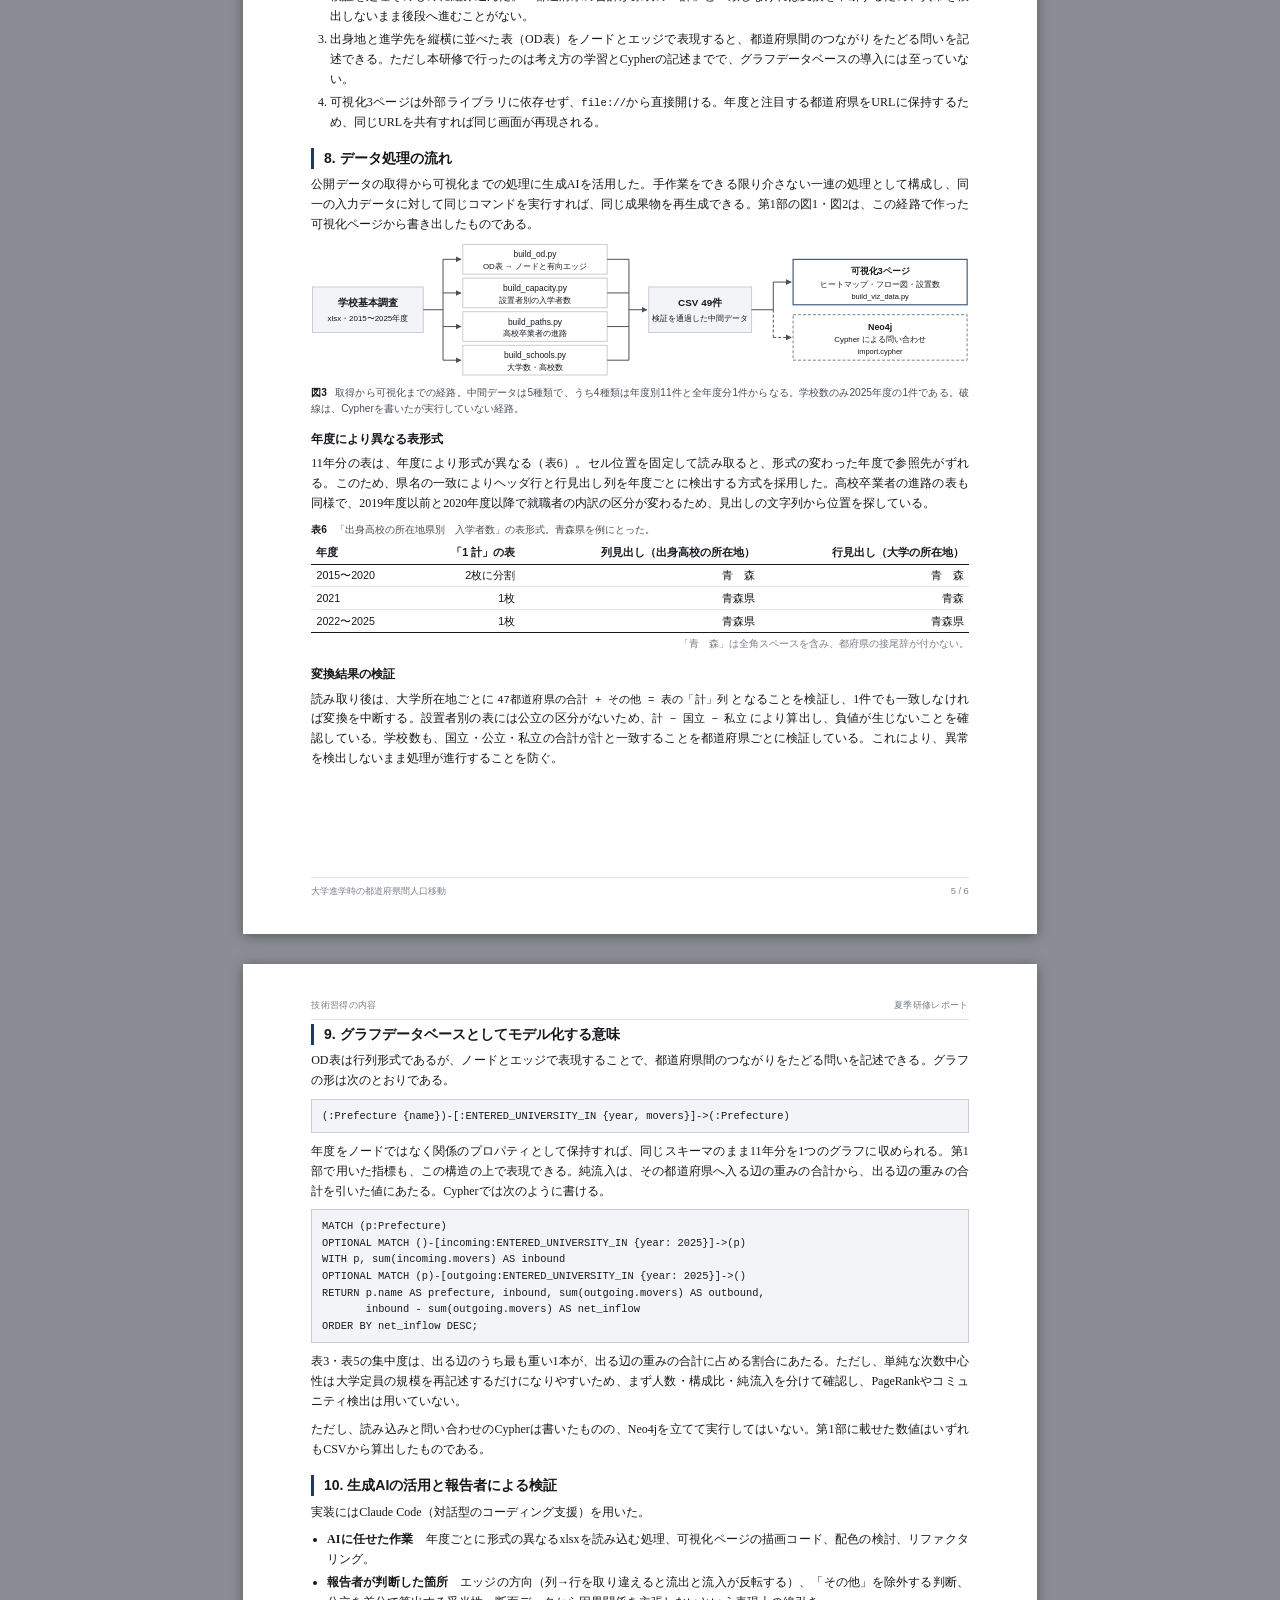
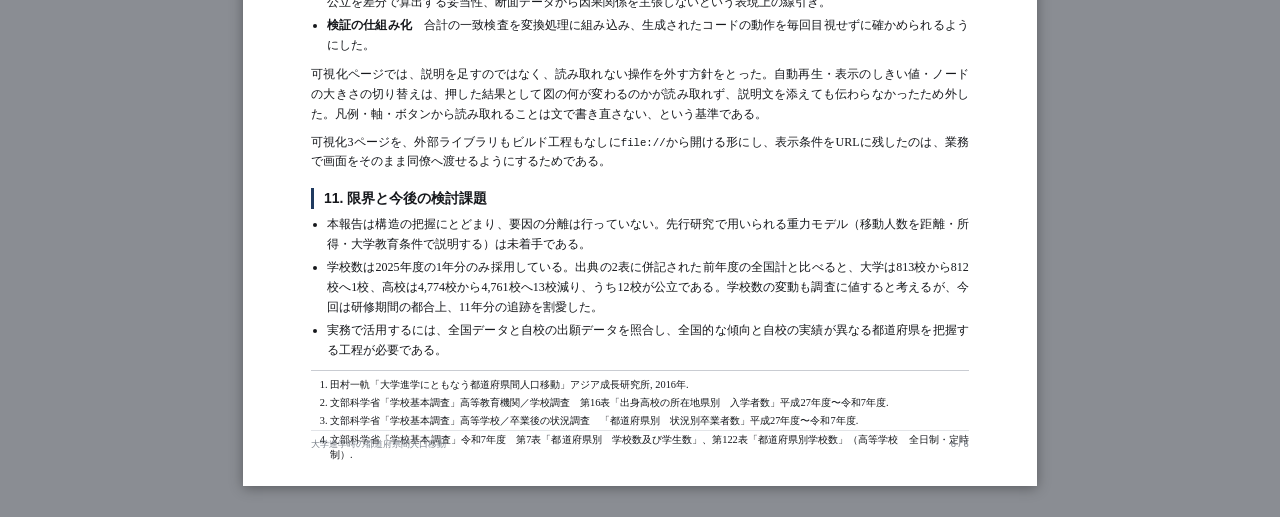
==== commit 8387c48e: "奈良県の大学密度の順位を3位から9位に直す schools_2025.csv から算出すると、高校100校当たり大学数で奈良県 （20.4）の上位は東京・京都・石川・愛知・大阪・新潟・岡山・福岡の 8" ====
--- a/docs/report.html
+++ b/docs/report.html
@@ -464,7 +464,7 @@
 <section class="sheet">
   <div class="runhead"><span>学生募集業務への活用</span><span>夏季研修レポート</span></div>
 
-  <p>回帰直線から離れた奈良県は、高校100校当たり大学20.4校で全国3位の水準にありながら、県外進学率は85%である。ほぼ同じ20.9校の福岡県は34%で、51ポイントの差がある。岐阜県と宮城県も密度は15.9校と15.6校でほぼ同じだが、県外進学率は78%と45%である。大学数の密度が近い都道府県の間でも、県外進学率は30ポイント以上開く。</p>
+  <p>回帰直線から離れた奈良県は、高校100校当たり大学20.4校で全国9位の水準にありながら、県外進学率は85%である。ほぼ同じ20.9校の福岡県は34%で、51ポイントの差がある。岐阜県と宮城県も密度は15.9校と15.6校でほぼ同じだが、県外進学率は78%と45%である。大学数の密度が近い都道府県の間でも、県外進学率は30ポイント以上開く。</p>
 
   <p>大学数の密度が同程度でも県外進学率が高い都道府県では、県外進学者の行き先が近隣の大都市圏に集中している傾向が見られる。奈良県は県外へ進学した者の46%が大阪府へ、岐阜県は60%が愛知県（名古屋市）へ向かう。一方、福岡県と宮城県の最も多い進学先はいずれも東京都で、それぞれ16%と28%にとどまる。両県には福岡市・仙台市があり、周辺地域からの進学を受け入れる側にある。福岡県への県外からの流入11,178人のうち67%が九州・沖縄から、宮城県への流入6,044人のうち61%が東北からで、いずれも純流入は正である。</p>
 
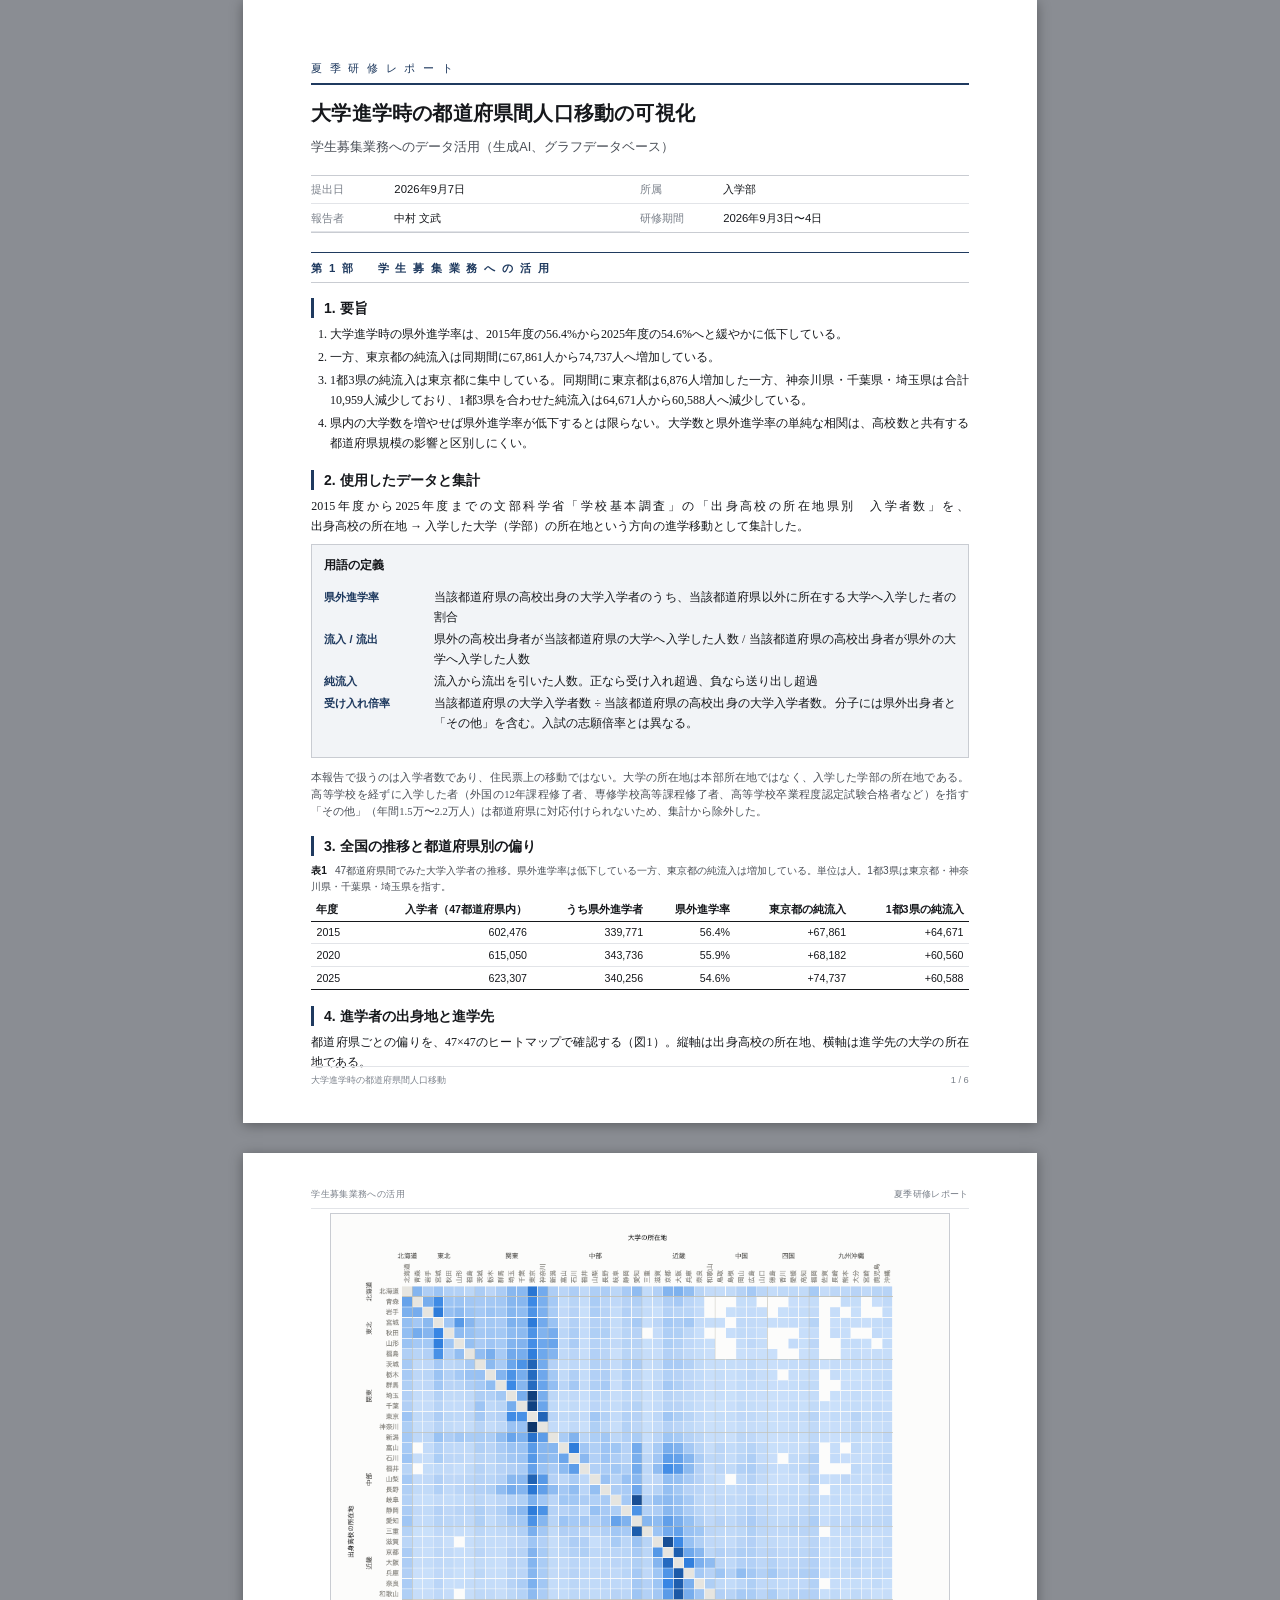
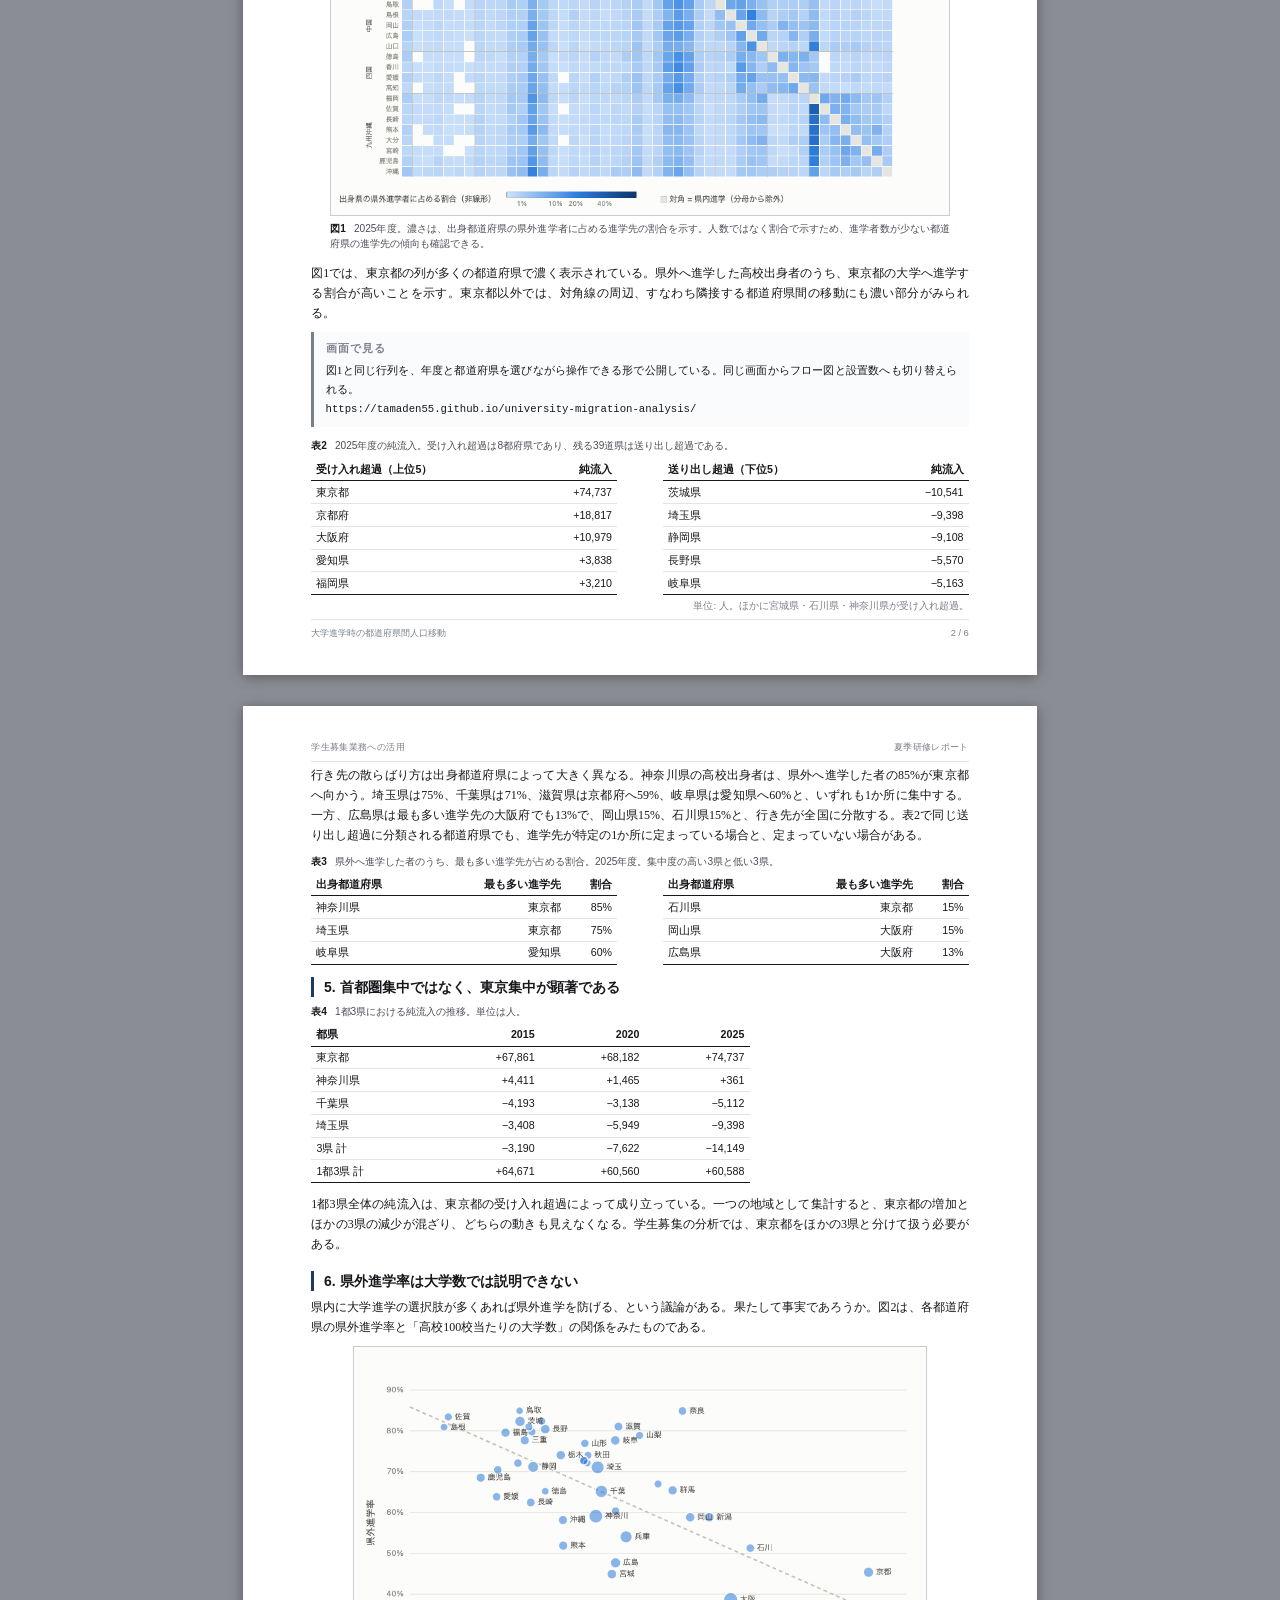
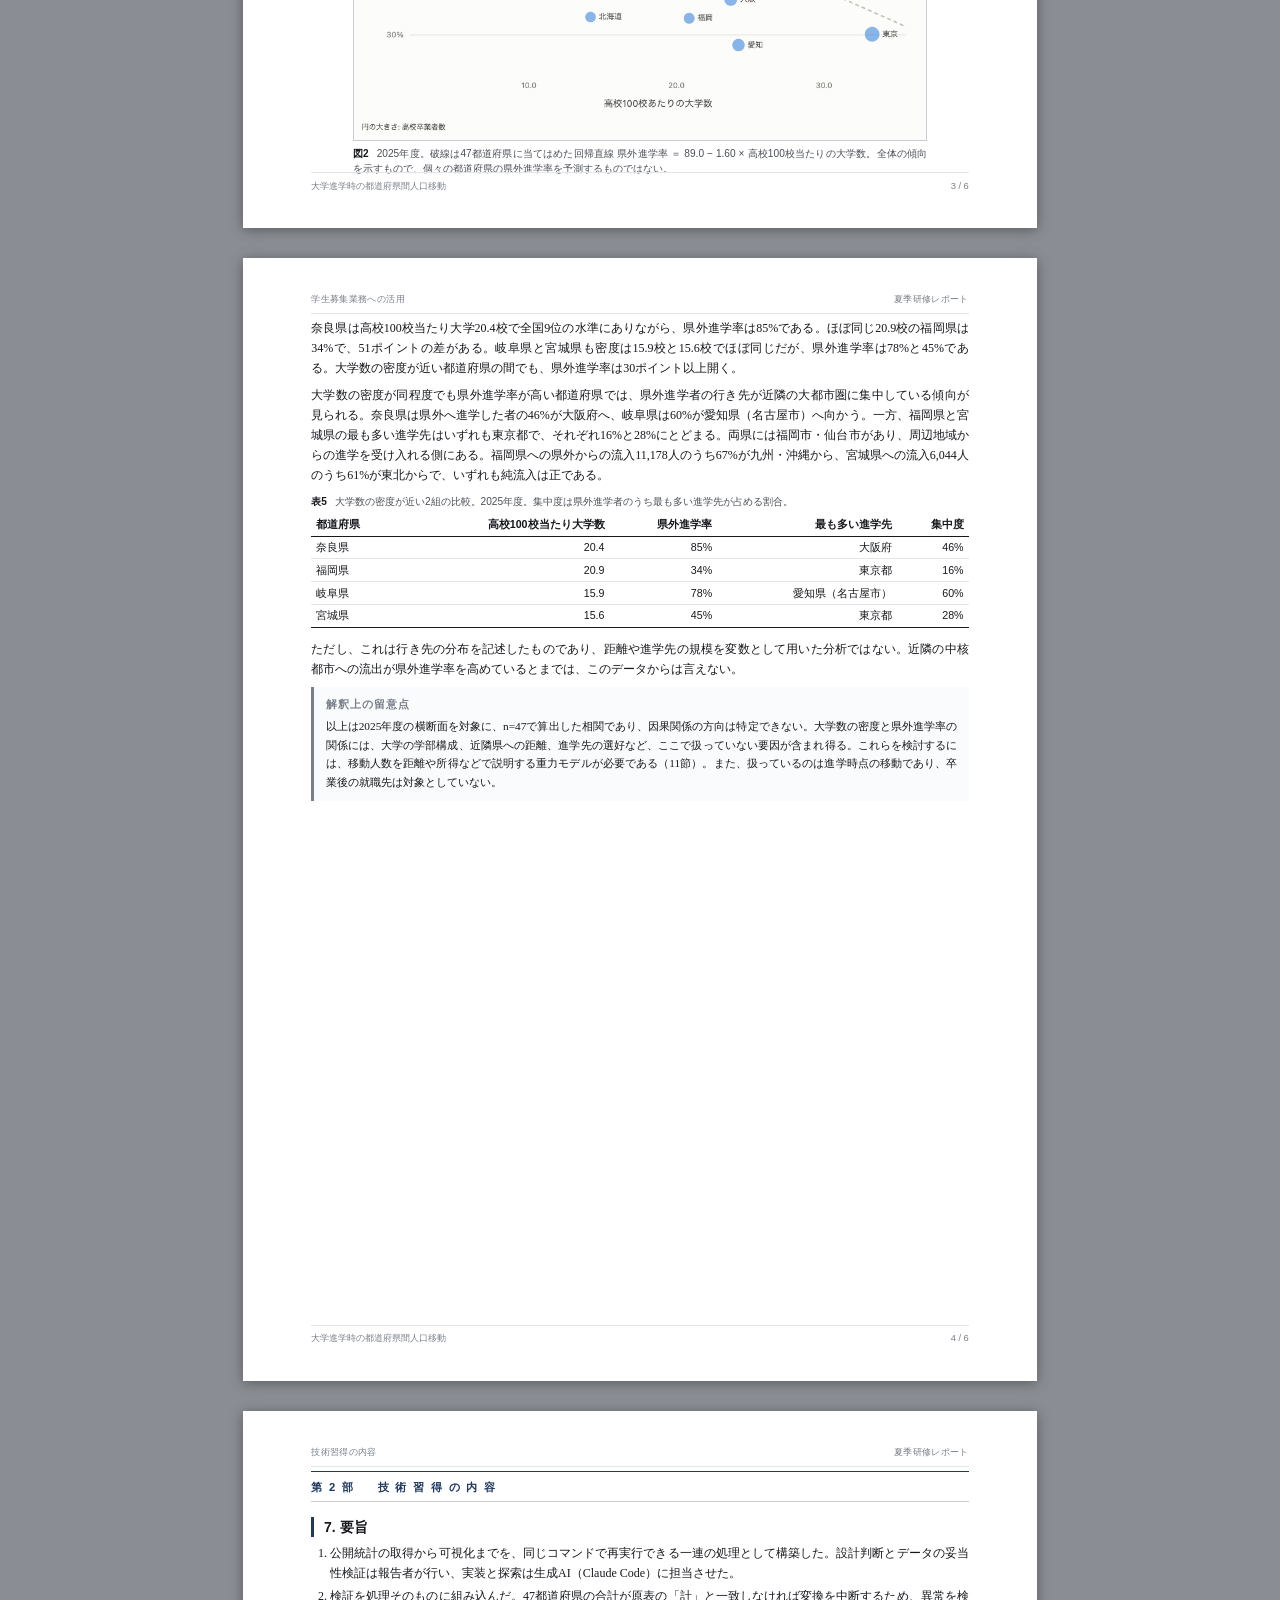
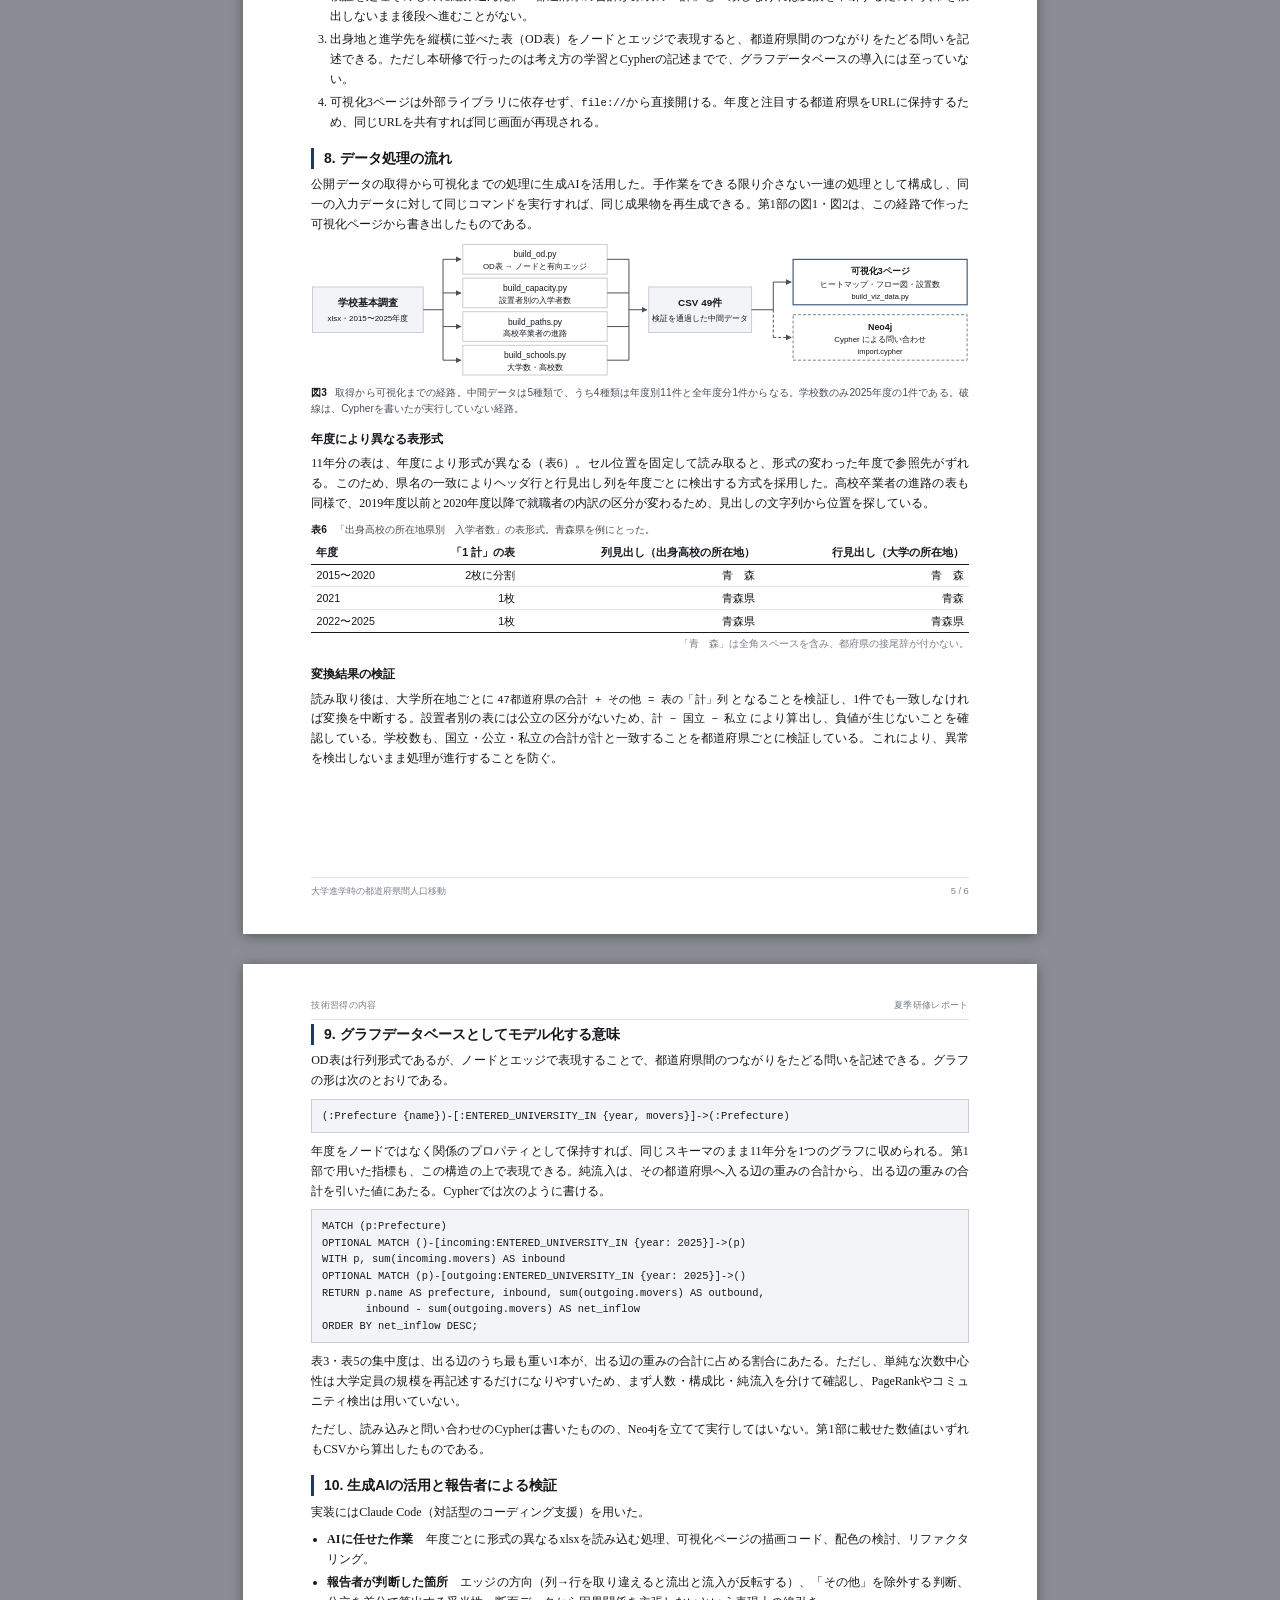
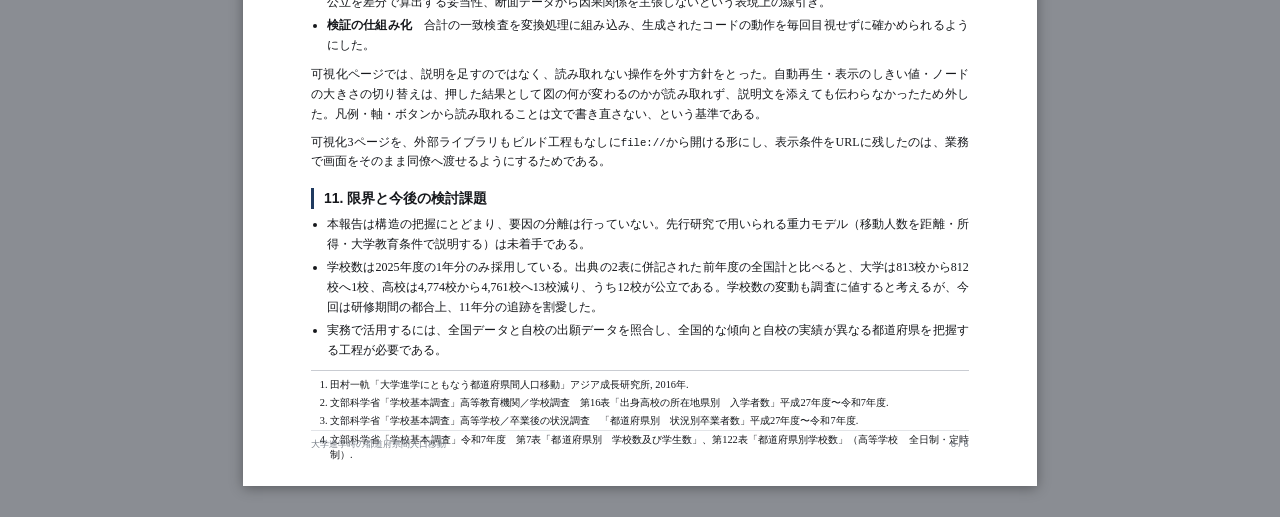
==== commit 0ea865d5: "奈良県の枕を外す 「回帰直線から離れた」は図2を見れば分かることで、文で言い直しても 読み取れる量が増えない。  Claude-Session: https://claude.ai/code/sess" ====
--- a/docs/report.html
+++ b/docs/report.html
@@ -464,7 +464,7 @@
 <section class="sheet">
   <div class="runhead"><span>学生募集業務への活用</span><span>夏季研修レポート</span></div>
 
-  <p>回帰直線から離れた奈良県は、高校100校当たり大学20.4校で全国9位の水準にありながら、県外進学率は85%である。ほぼ同じ20.9校の福岡県は34%で、51ポイントの差がある。岐阜県と宮城県も密度は15.9校と15.6校でほぼ同じだが、県外進学率は78%と45%である。大学数の密度が近い都道府県の間でも、県外進学率は30ポイント以上開く。</p>
+  <p>奈良県は高校100校当たり大学20.4校で全国9位の水準にありながら、県外進学率は85%である。ほぼ同じ20.9校の福岡県は34%で、51ポイントの差がある。岐阜県と宮城県も密度は15.9校と15.6校でほぼ同じだが、県外進学率は78%と45%である。大学数の密度が近い都道府県の間でも、県外進学率は30ポイント以上開く。</p>
 
   <p>大学数の密度が同程度でも県外進学率が高い都道府県では、県外進学者の行き先が近隣の大都市圏に集中している傾向が見られる。奈良県は県外へ進学した者の46%が大阪府へ、岐阜県は60%が愛知県（名古屋市）へ向かう。一方、福岡県と宮城県の最も多い進学先はいずれも東京都で、それぞれ16%と28%にとどまる。両県には福岡市・仙台市があり、周辺地域からの進学を受け入れる側にある。福岡県への県外からの流入11,178人のうち67%が九州・沖縄から、宮城県への流入6,044人のうち61%が東北からで、いずれも純流入は正である。</p>
 
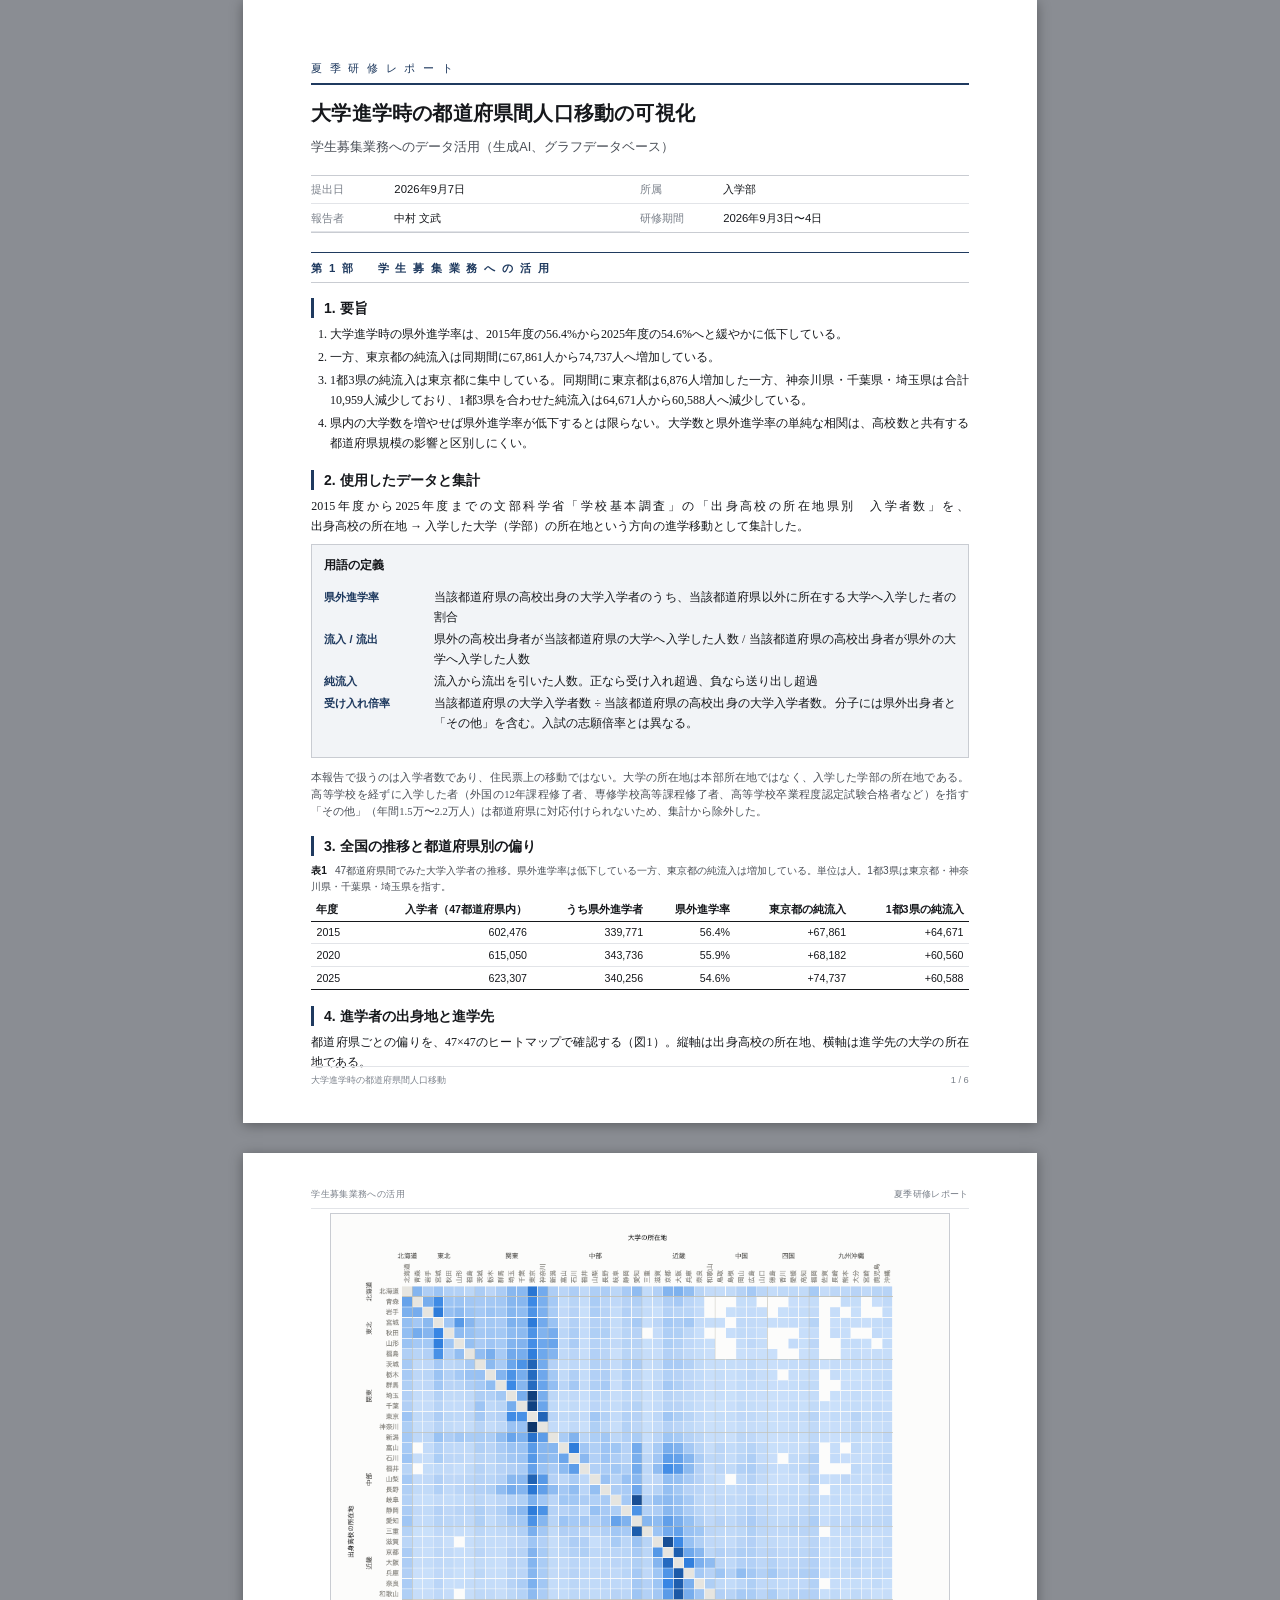
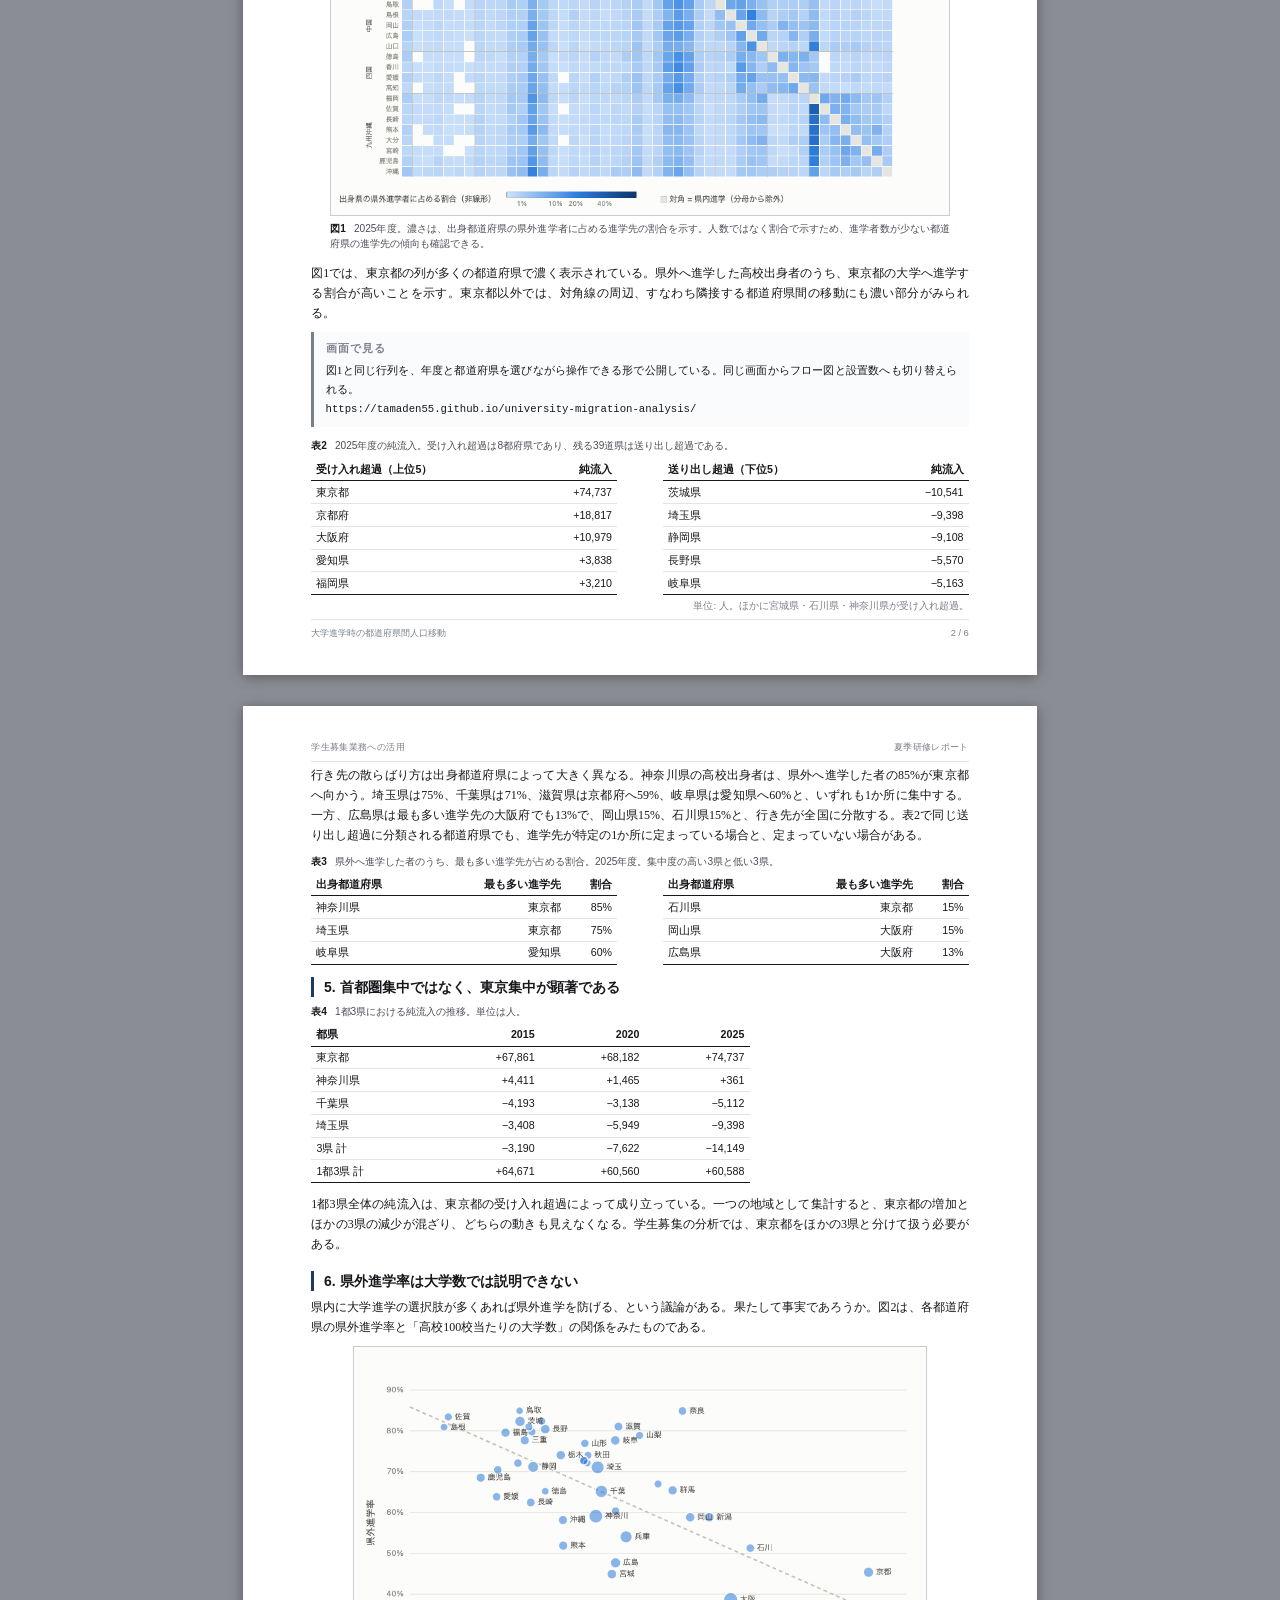
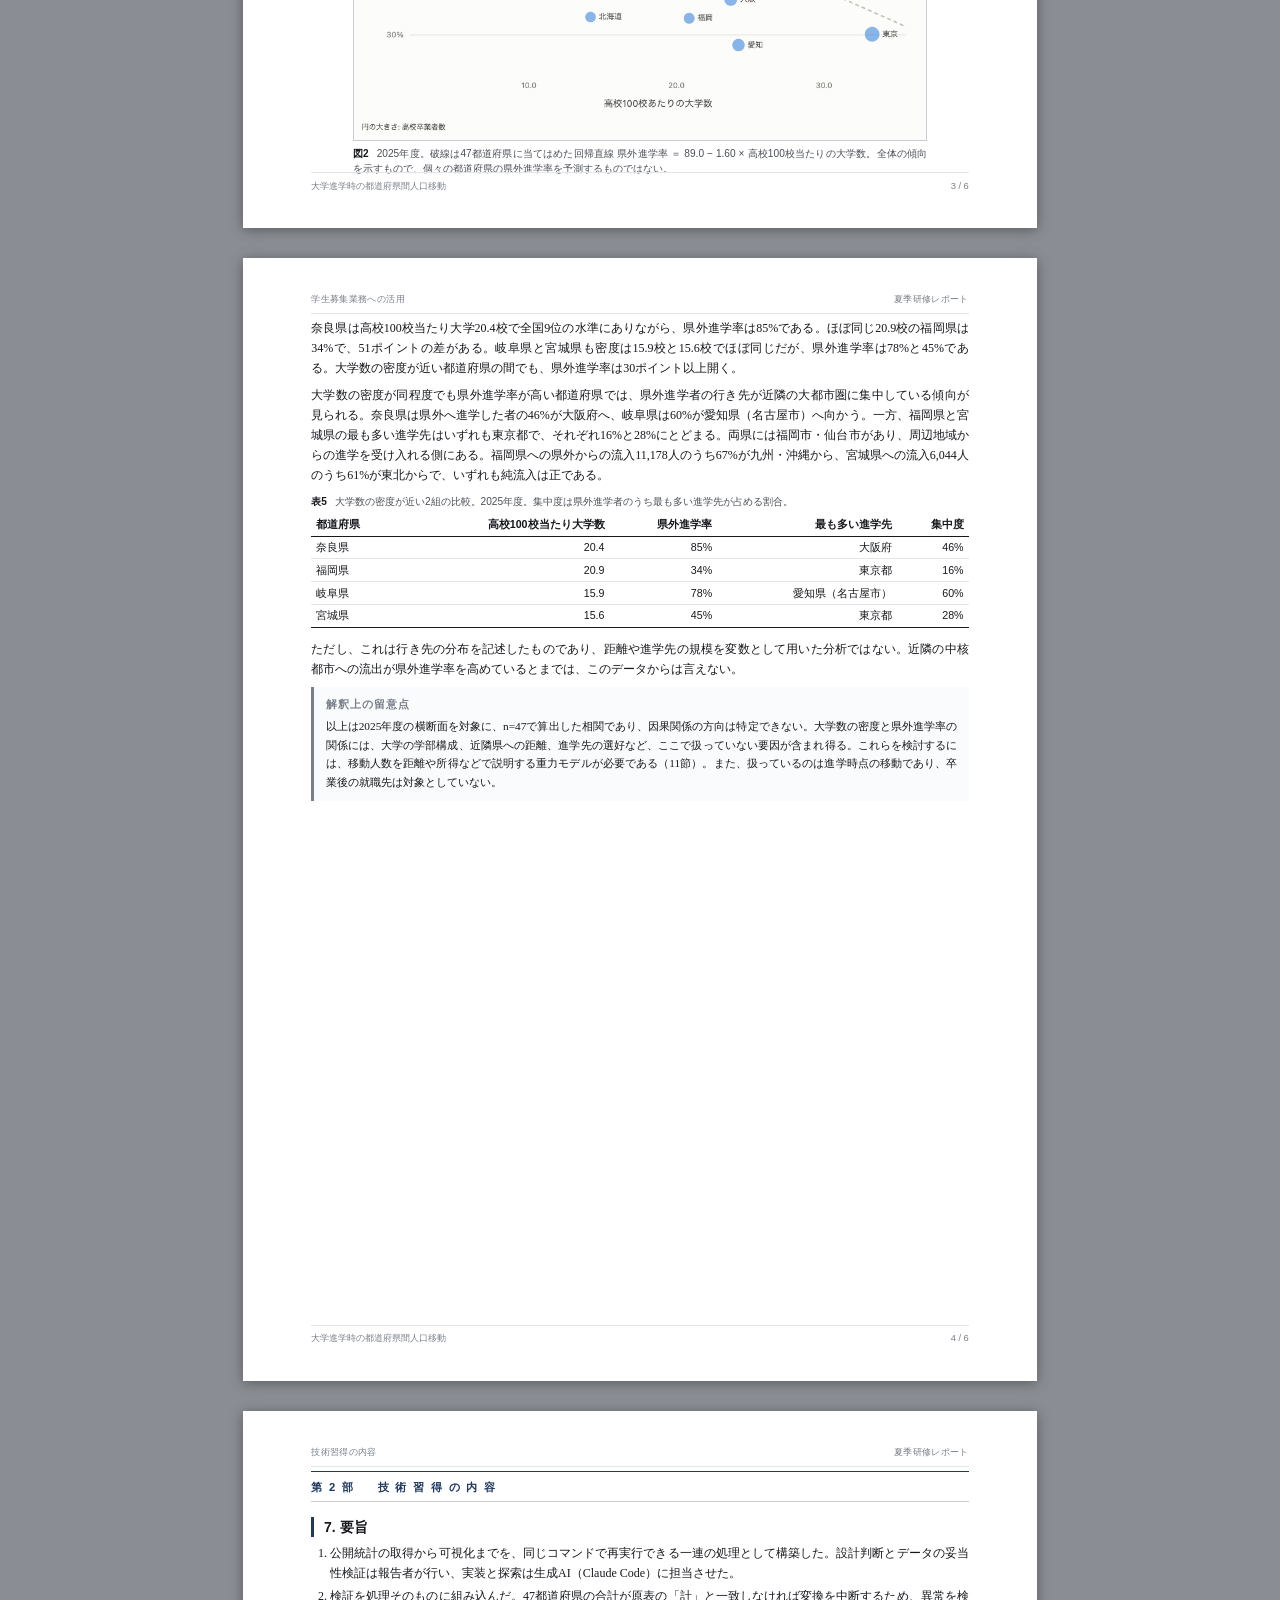
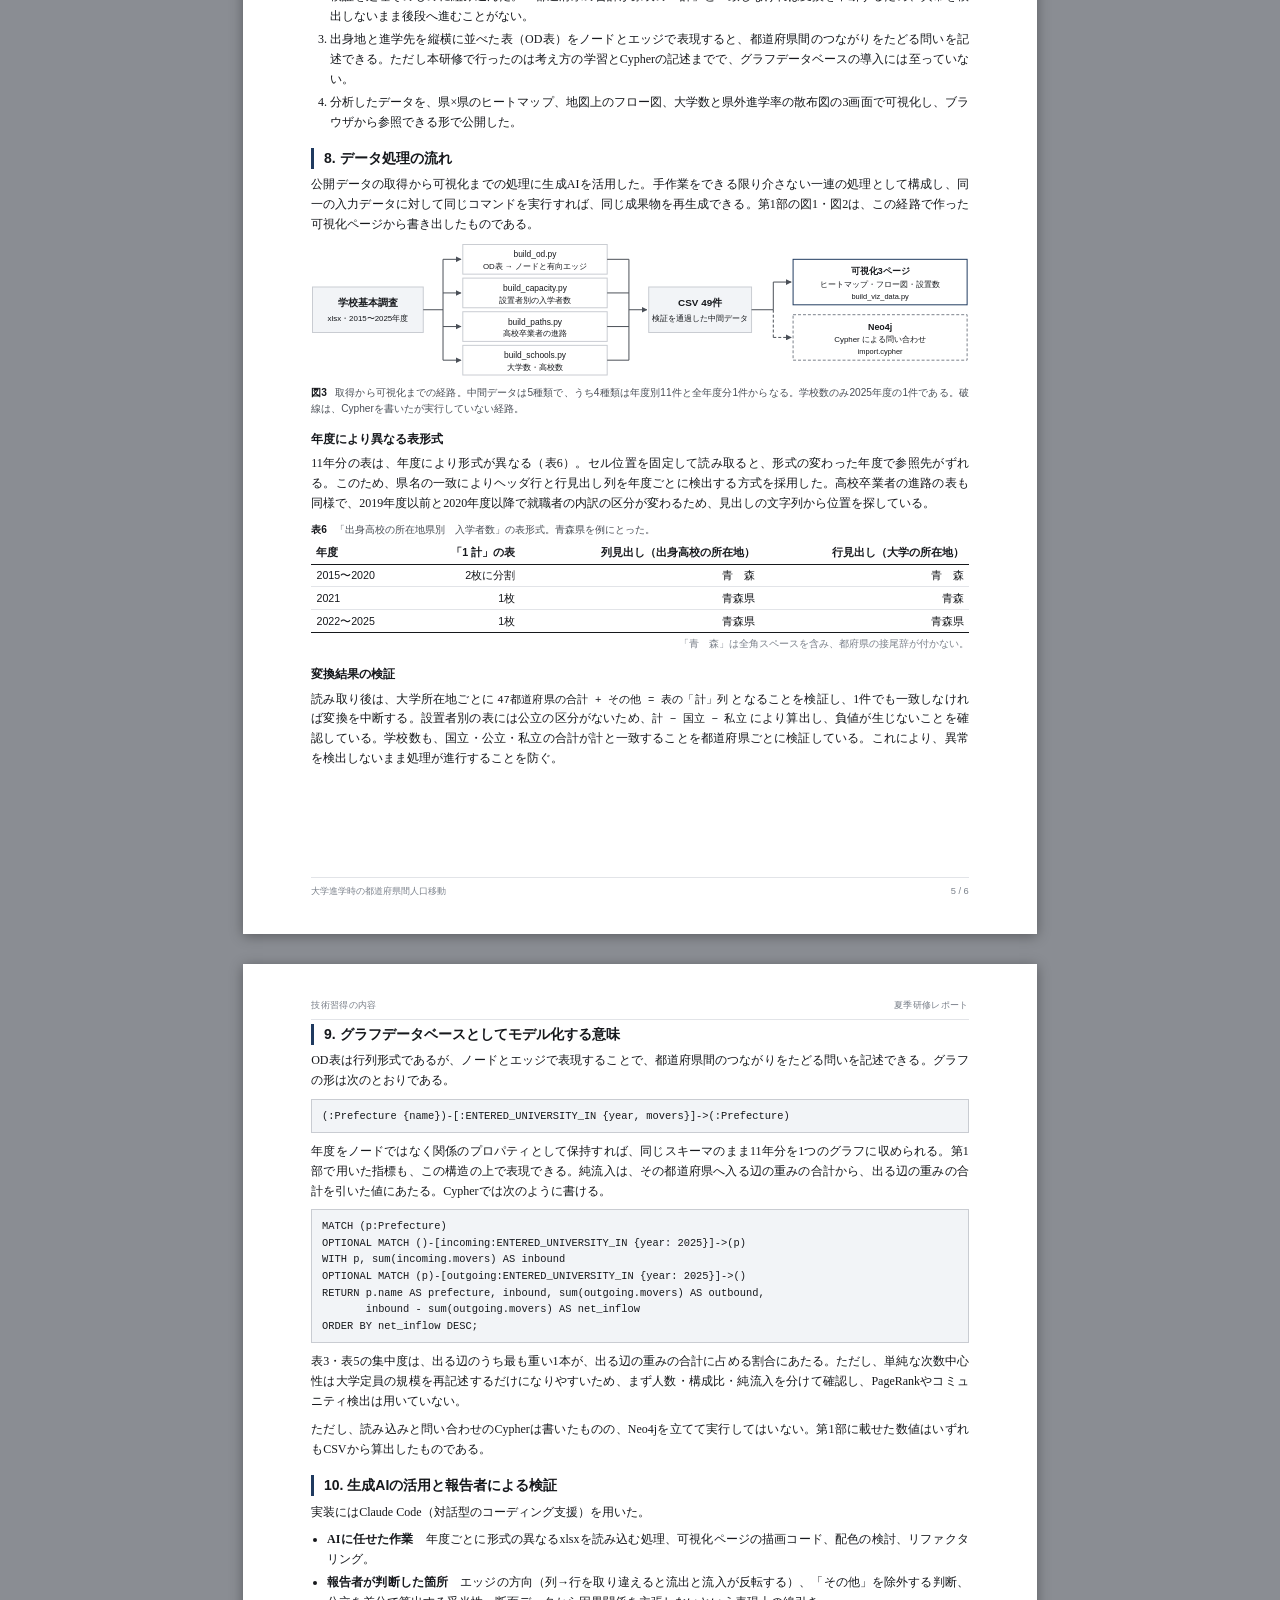
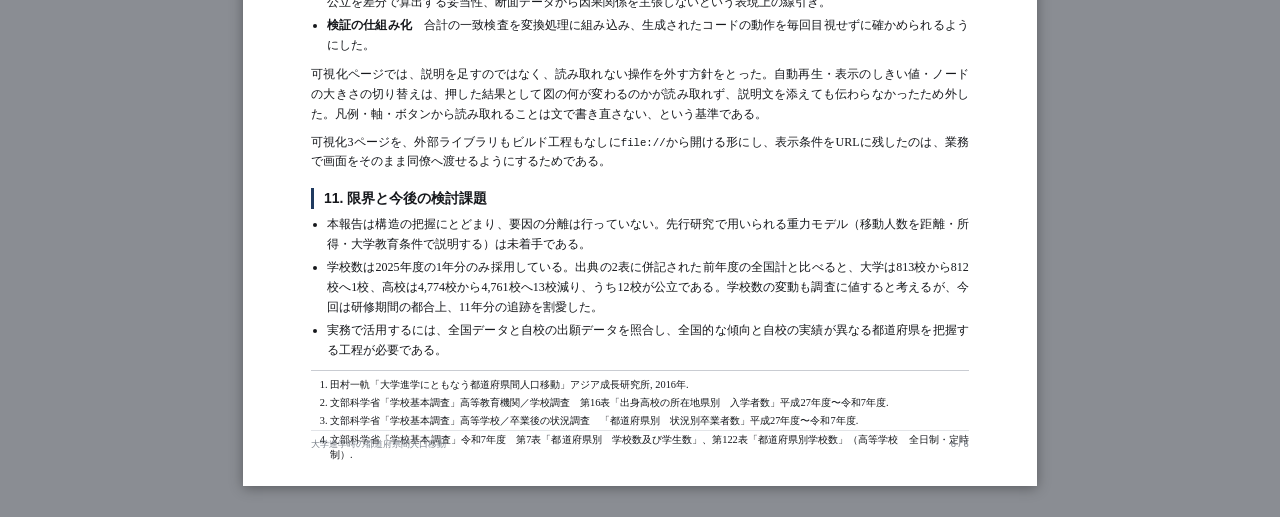
==== commit 4556979c: "要旨4を、実装の性質から可視化した内容の説明に変える file:// とURL共有の話は10節に残っている。要旨では、何を見られる ようにしたかを先に言う。  Claude-Session: http" ====
--- a/docs/report.html
+++ b/docs/report.html
@@ -504,7 +504,7 @@
     <li>公開統計の取得から可視化までを、同じコマンドで再実行できる一連の処理として構築した。設計判断とデータの妥当性検証は報告者が行い、実装と探索は生成AI（Claude Code）に担当させた。</li>
     <li>検証を処理そのものに組み込んだ。47都道府県の合計が原表の「計」と一致しなければ変換を中断するため、異常を検出しないまま後段へ進むことがない。</li>
     <li>出身地と進学先を縦横に並べた表（OD表）をノードとエッジで表現すると、都道府県間のつながりをたどる問いを記述できる。ただし本研修で行ったのは考え方の学習とCypherの記述までで、グラフデータベースの導入には至っていない。</li>
-    <li>可視化3ページは外部ライブラリに依存せず、<span class="mono">file://</span>から直接開ける。年度と注目する都道府県をURLに保持するため、同じURLを共有すれば同じ画面が再現される。</li>
+    <li>分析したデータを、県×県のヒートマップ、地図上のフロー図、大学数と県外進学率の散布図の3画面で可視化し、ブラウザから参照できる形で公開した。</li>
   </ol>
 
   <h2>8. データ処理の流れ</h2>
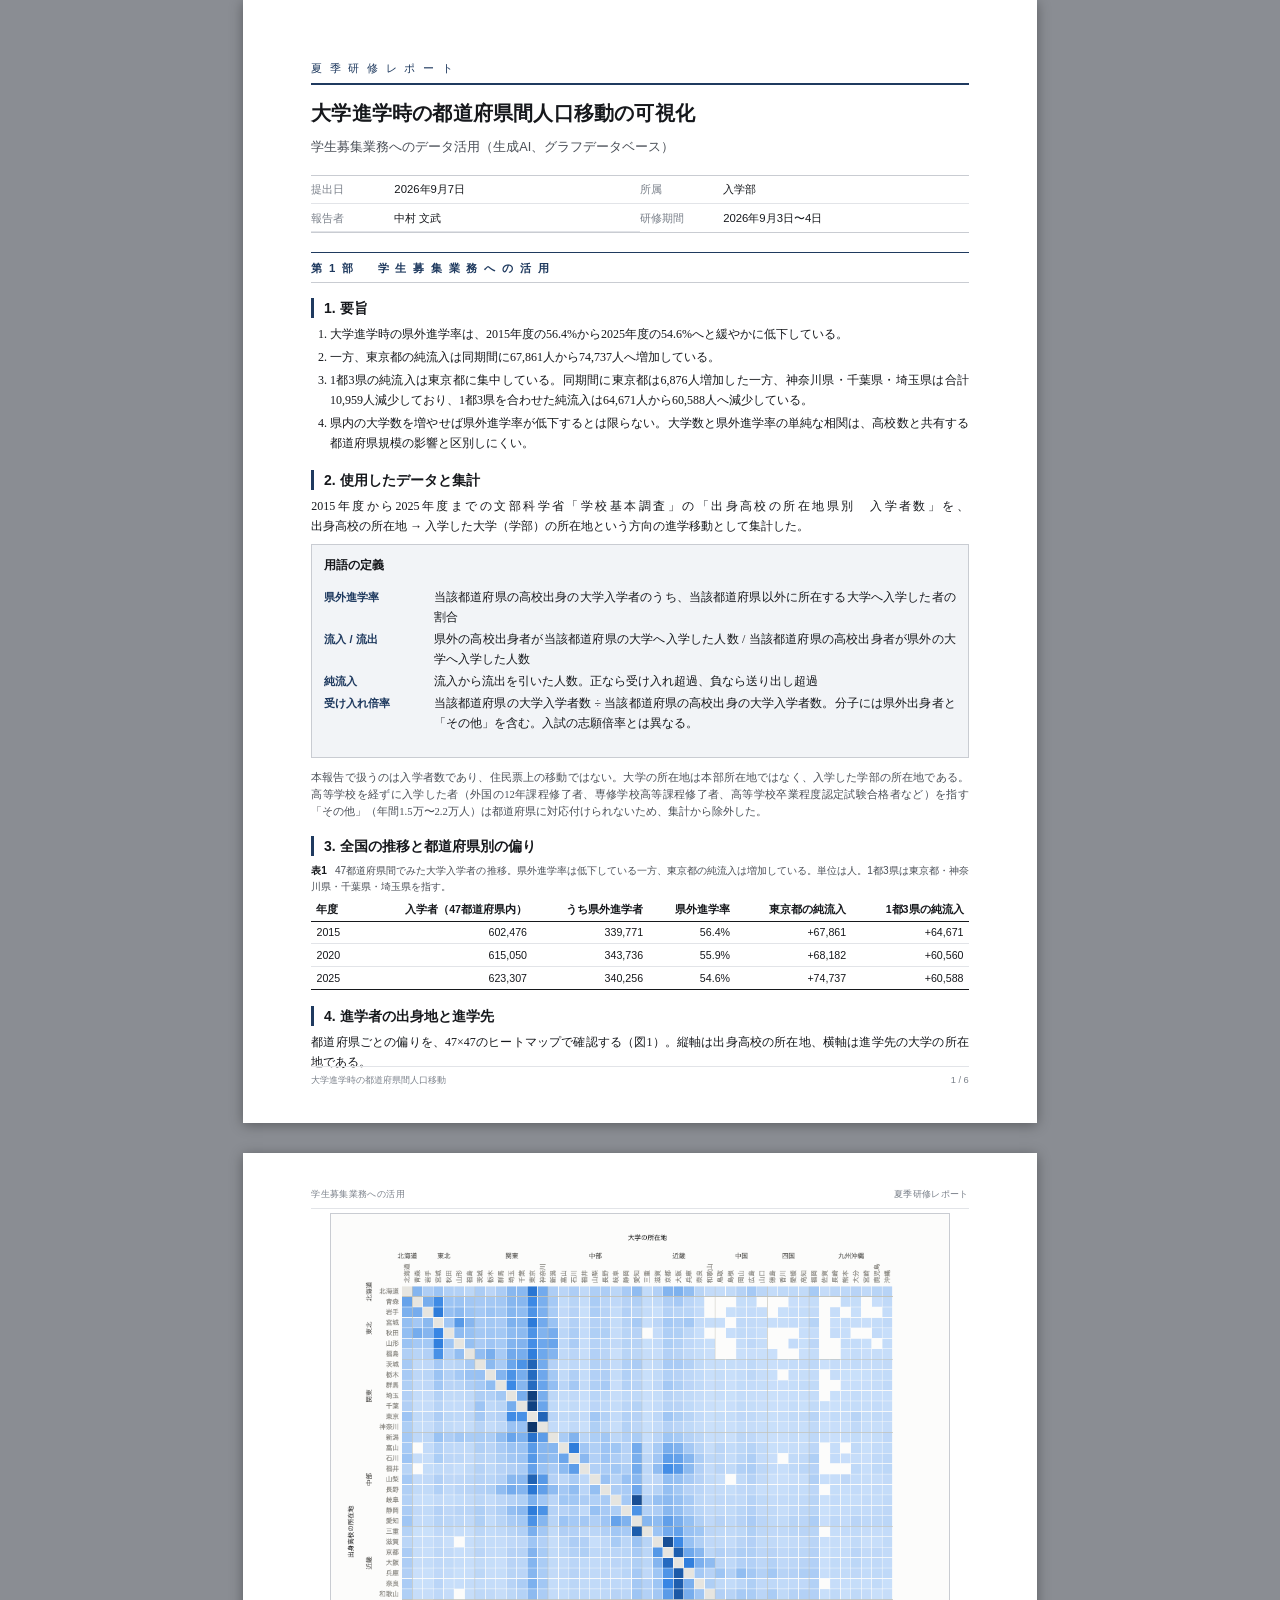
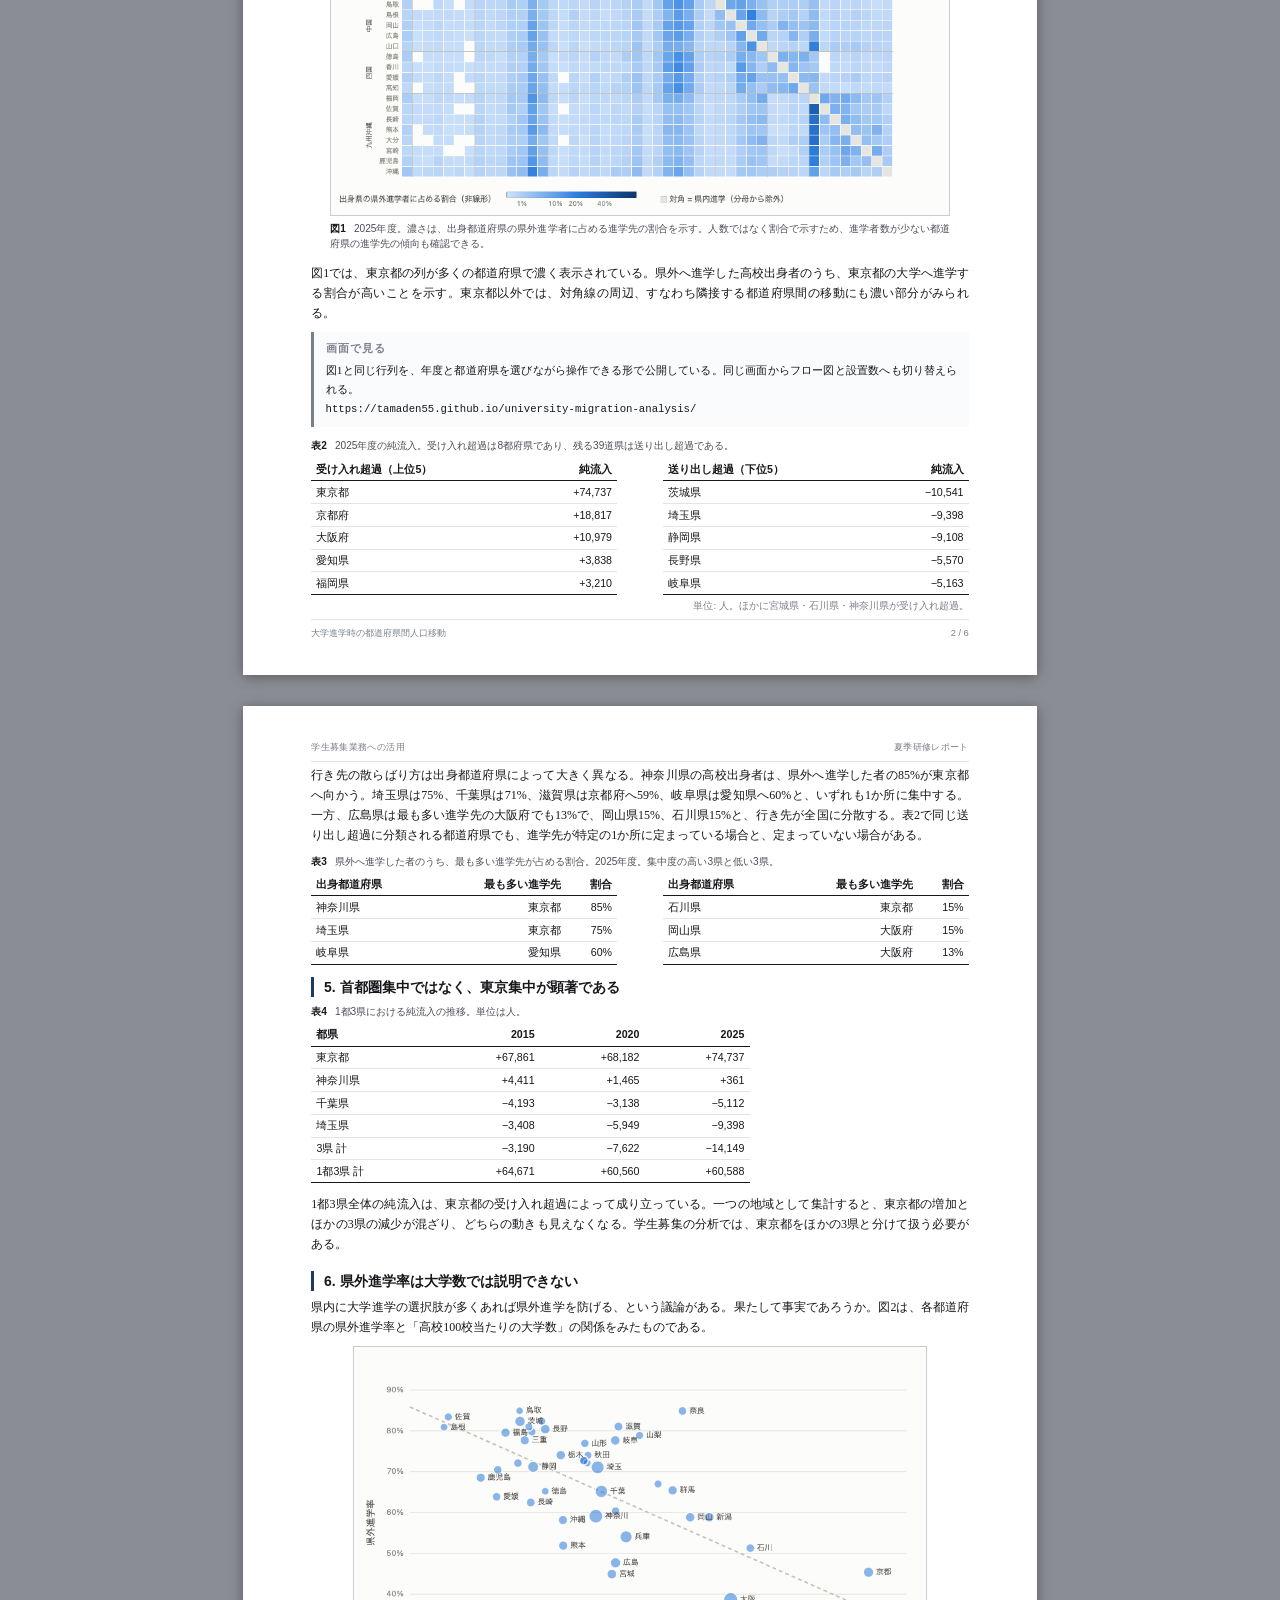
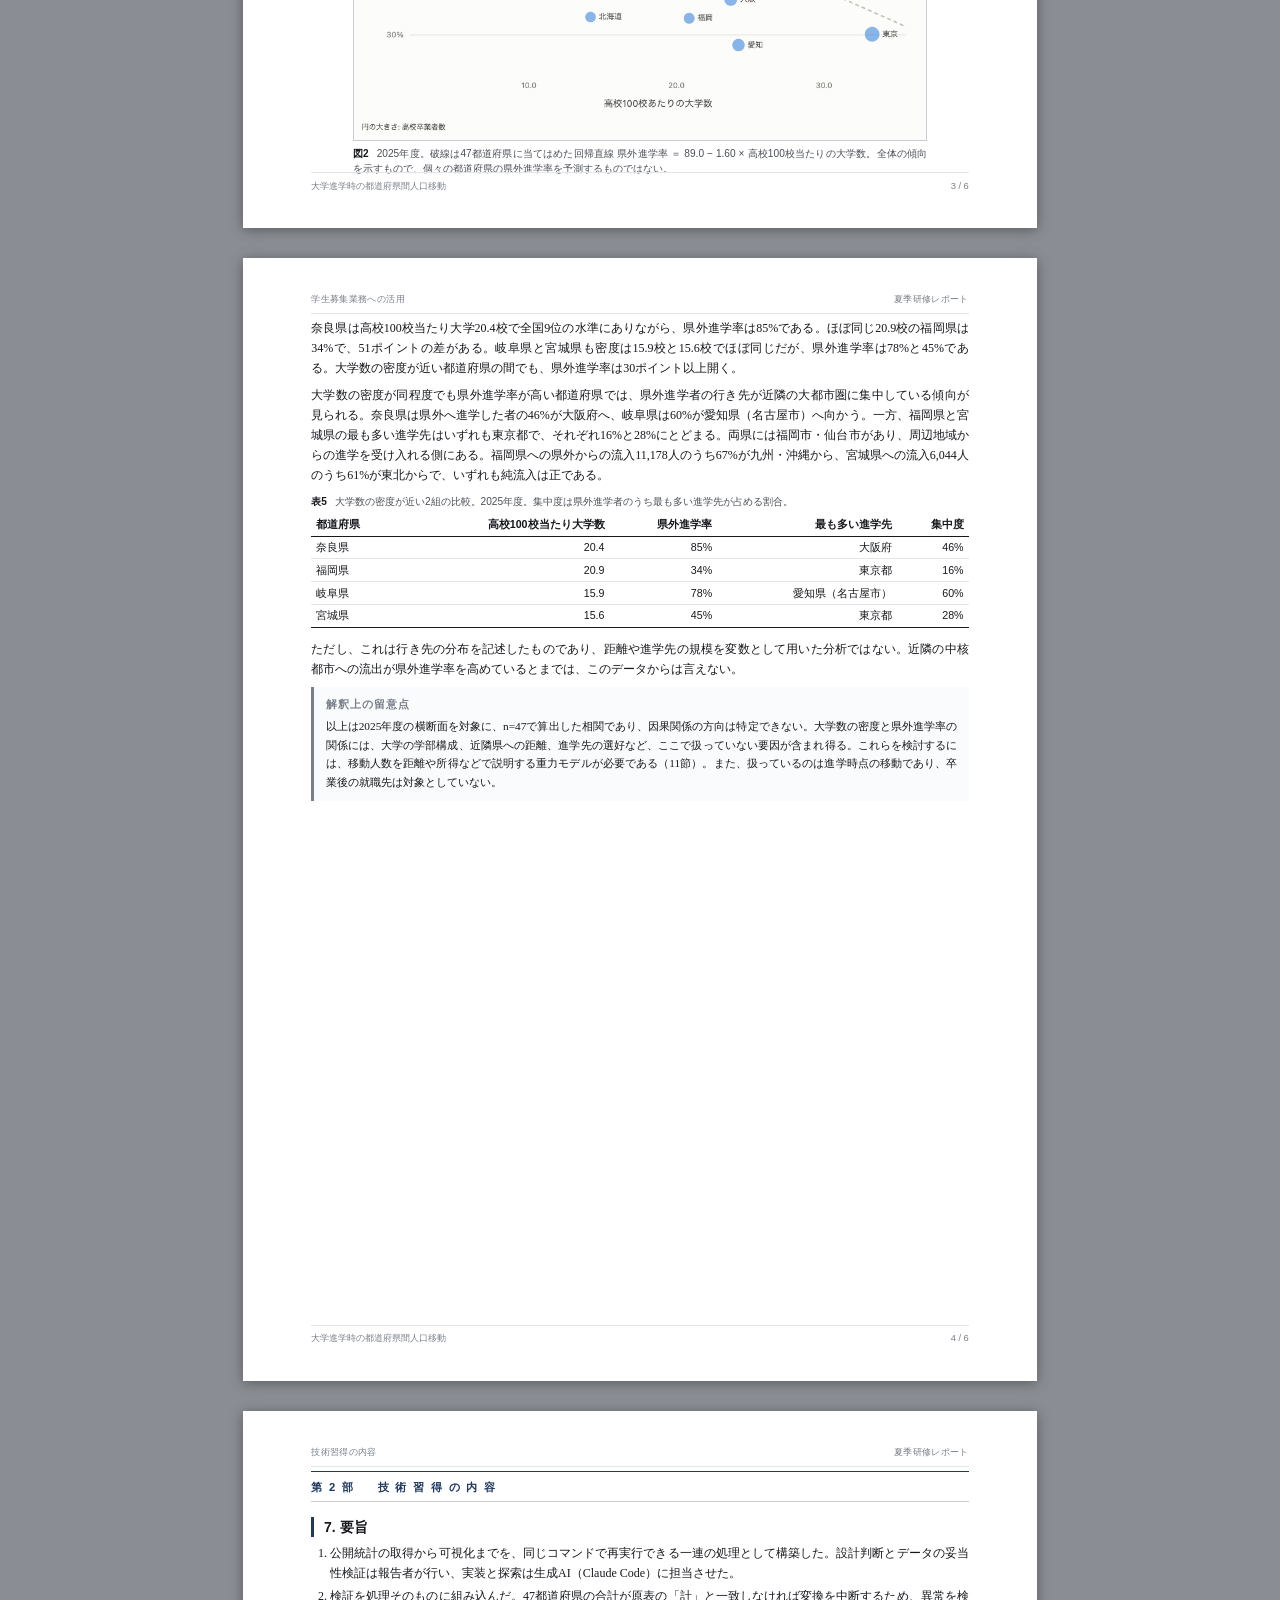
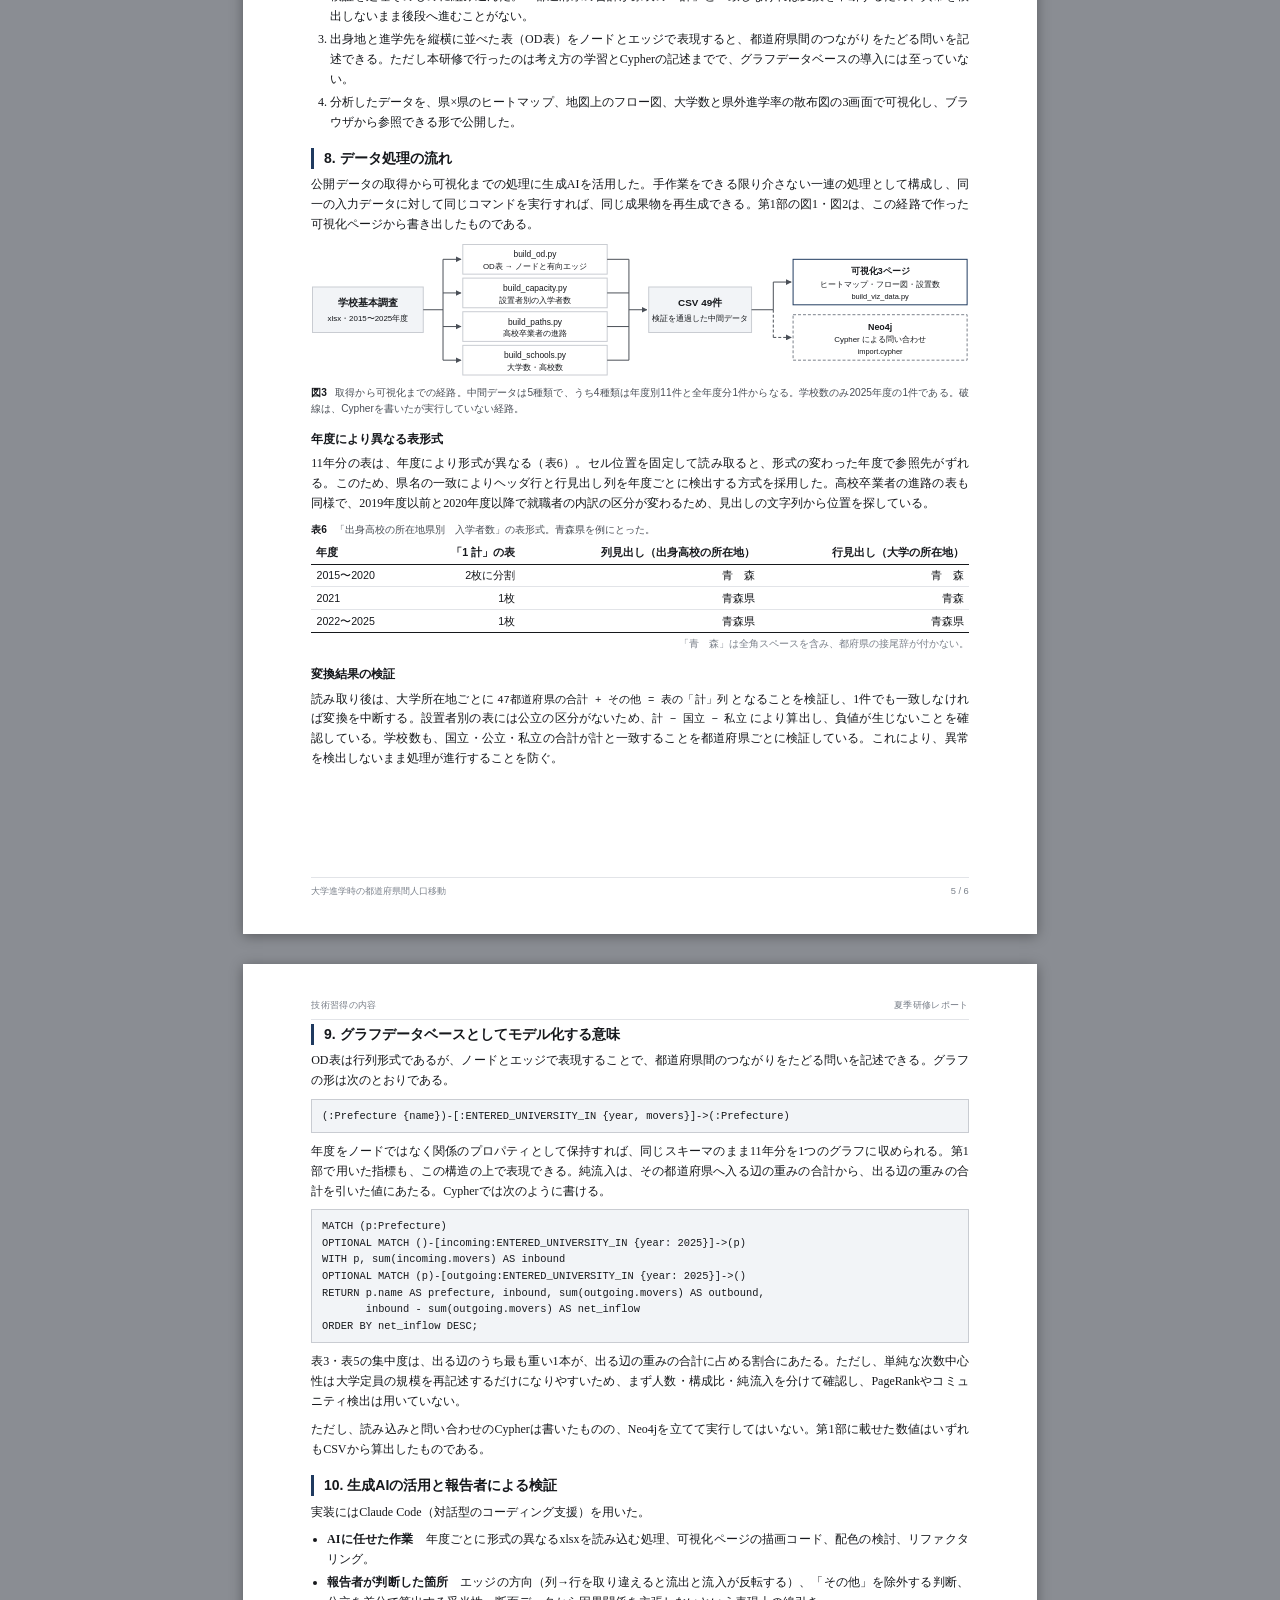
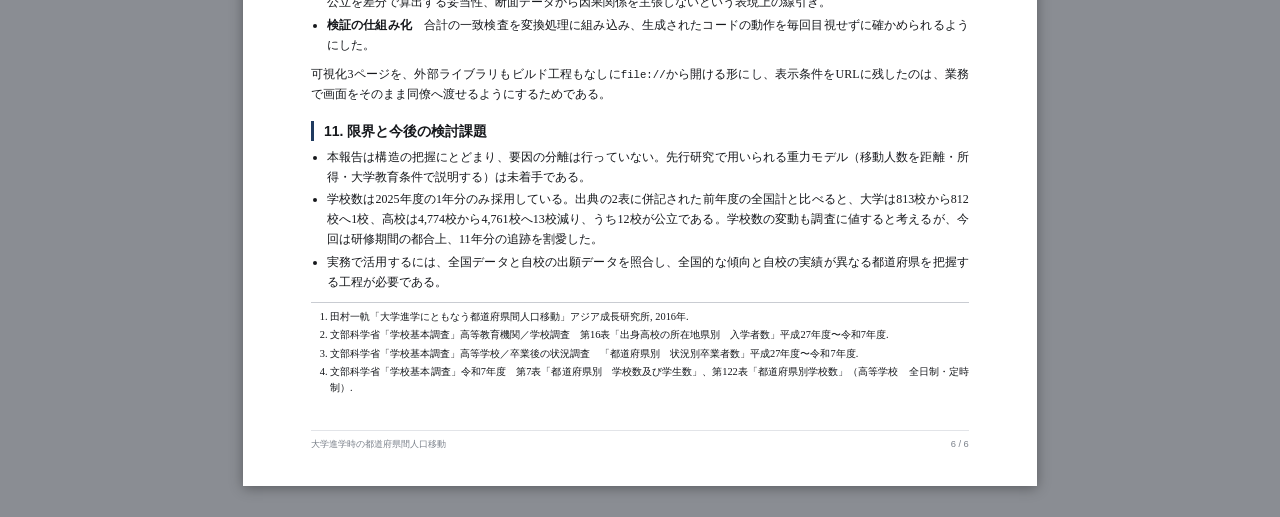
==== commit 3bcbf39b: "10節から操作設計の方針の段落を削る 可視化の作り込みの経緯であって、研修で何を習得したかの説明には 必要がない。  Claude-Session: https://claude.ai/code/se" ====
--- a/docs/report.html
+++ b/docs/report.html
@@ -633,8 +633,6 @@
     <li><b>報告者が判断した箇所</b>　エッジの方向（列→行を取り違えると流出と流入が反転する）、「その他」を除外する判断、公立を差分で算出する妥当性、断面データから因果関係を主張しないという表現上の線引き。</li>
     <li><b>検証の仕組み化</b>　合計の一致検査を変換処理に組み込み、生成されたコードの動作を毎回目視せずに確かめられるようにした。</li>
   </ul>
-  <p>可視化ページでは、説明を足すのではなく、読み取れない操作を外す方針をとった。自動再生・表示のしきい値・ノードの大きさの切り替えは、押した結果として図の何が変わるのかが読み取れず、説明文を添えても伝わらなかったため外した。凡例・軸・ボタンから読み取れることは文で書き直さない、という基準である。</p>
-
   <p>可視化3ページを、外部ライブラリもビルド工程もなしに<span class="mono">file://</span>から開ける形にし、表示条件をURLに残したのは、業務で画面をそのまま同僚へ渡せるようにするためである。</p>
 
   <h2>11. 限界と今後の検討課題</h2>
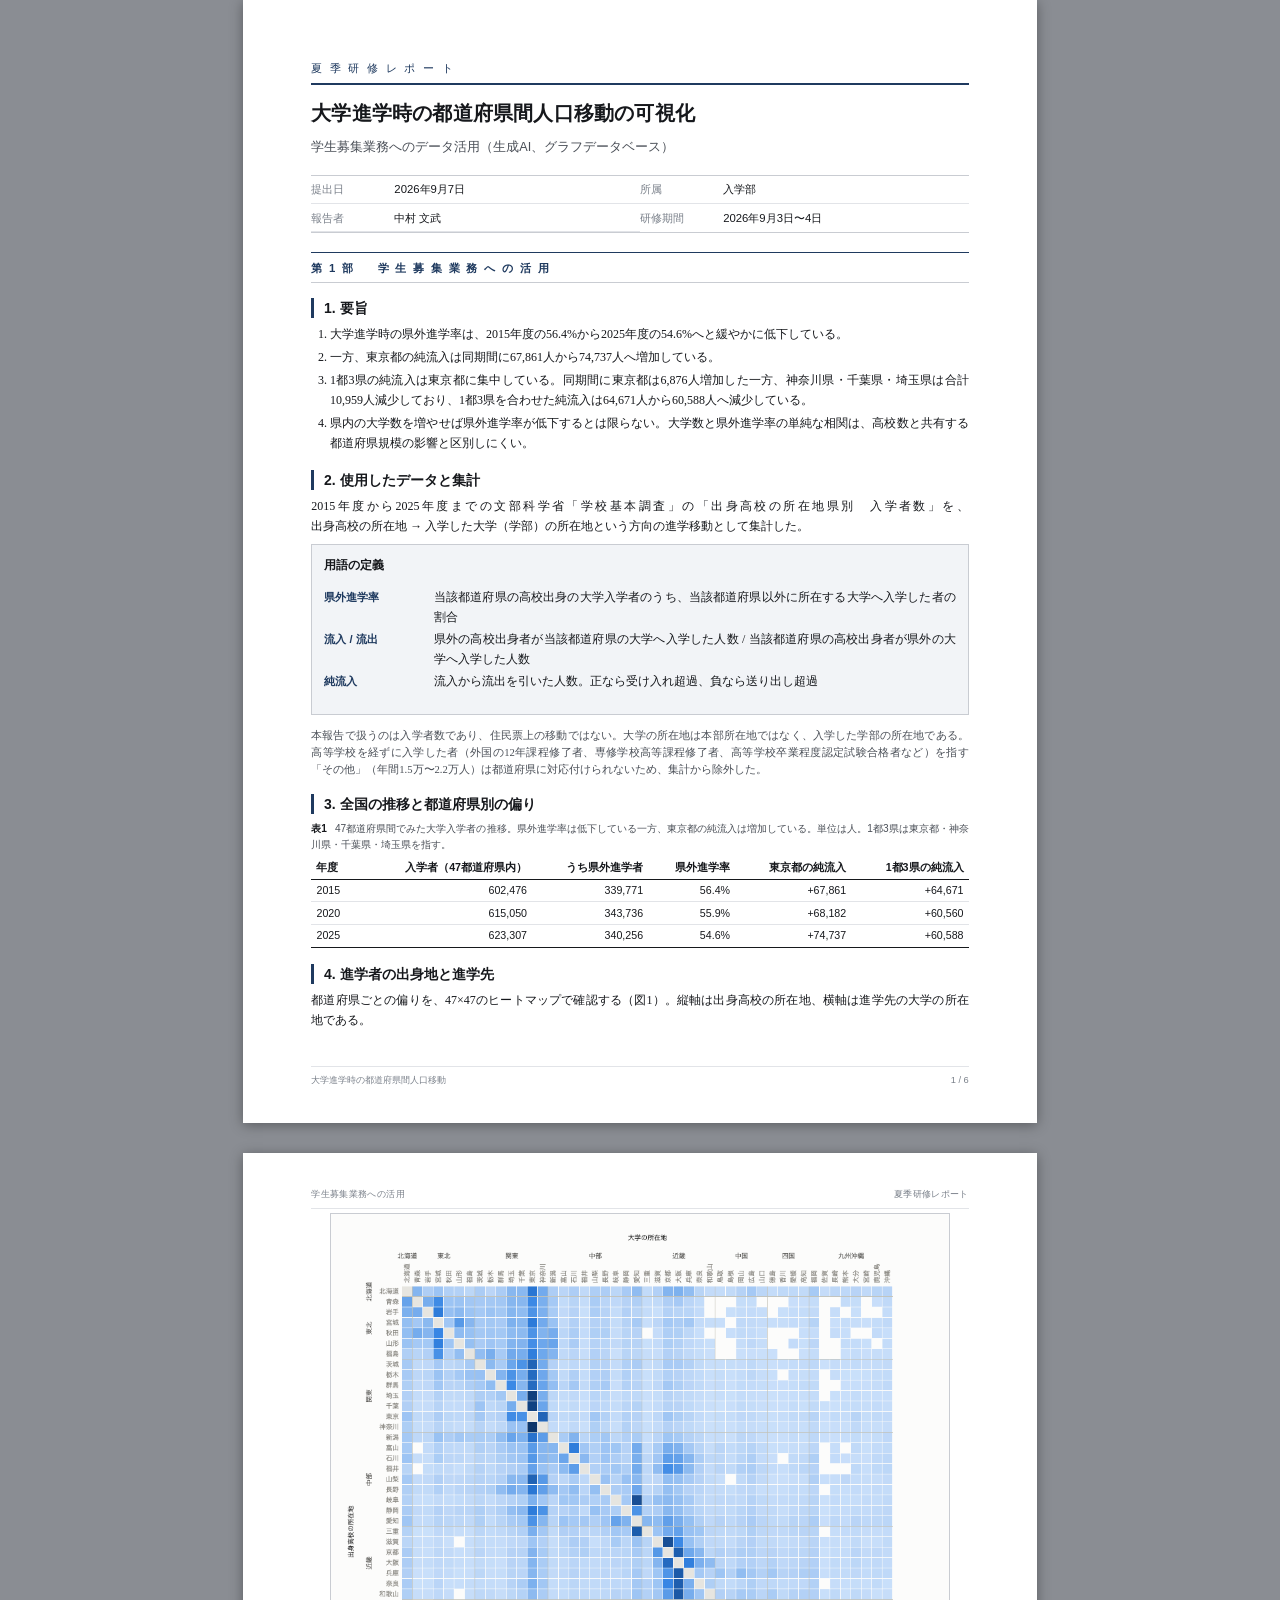
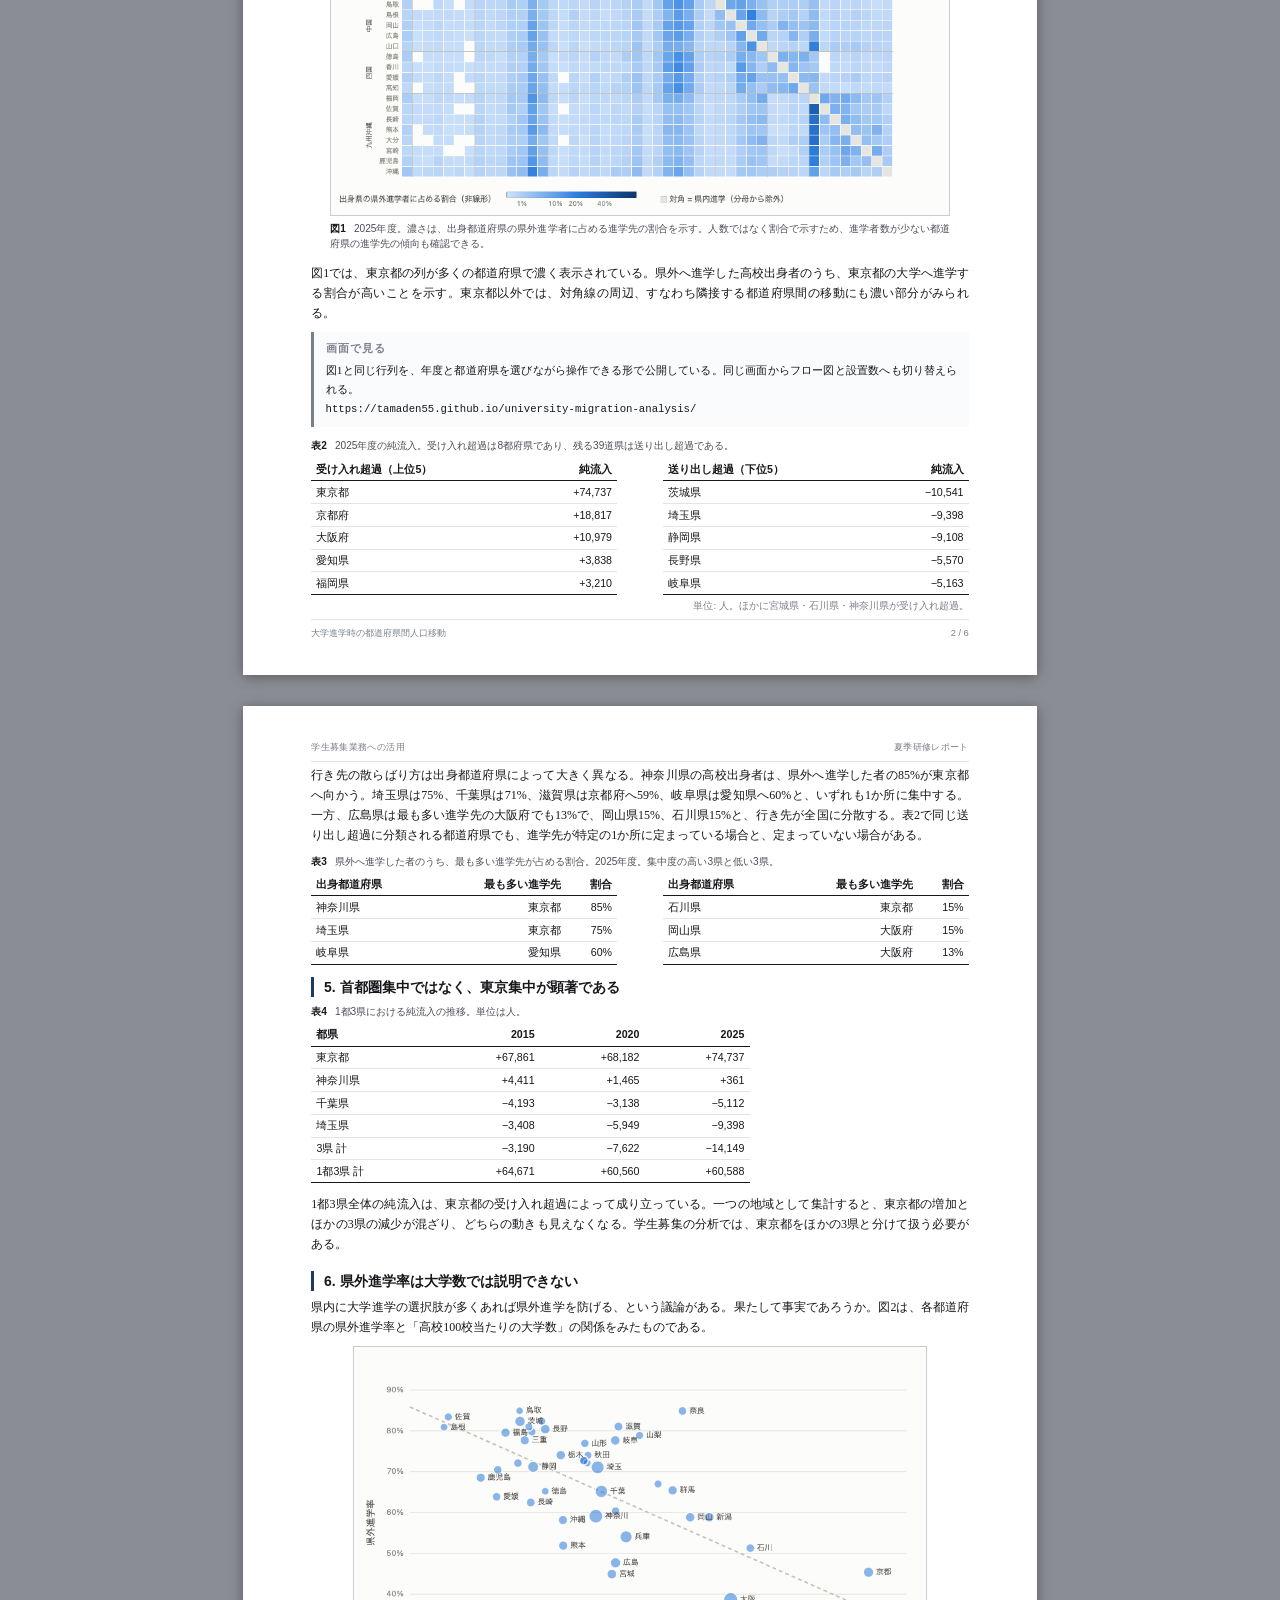
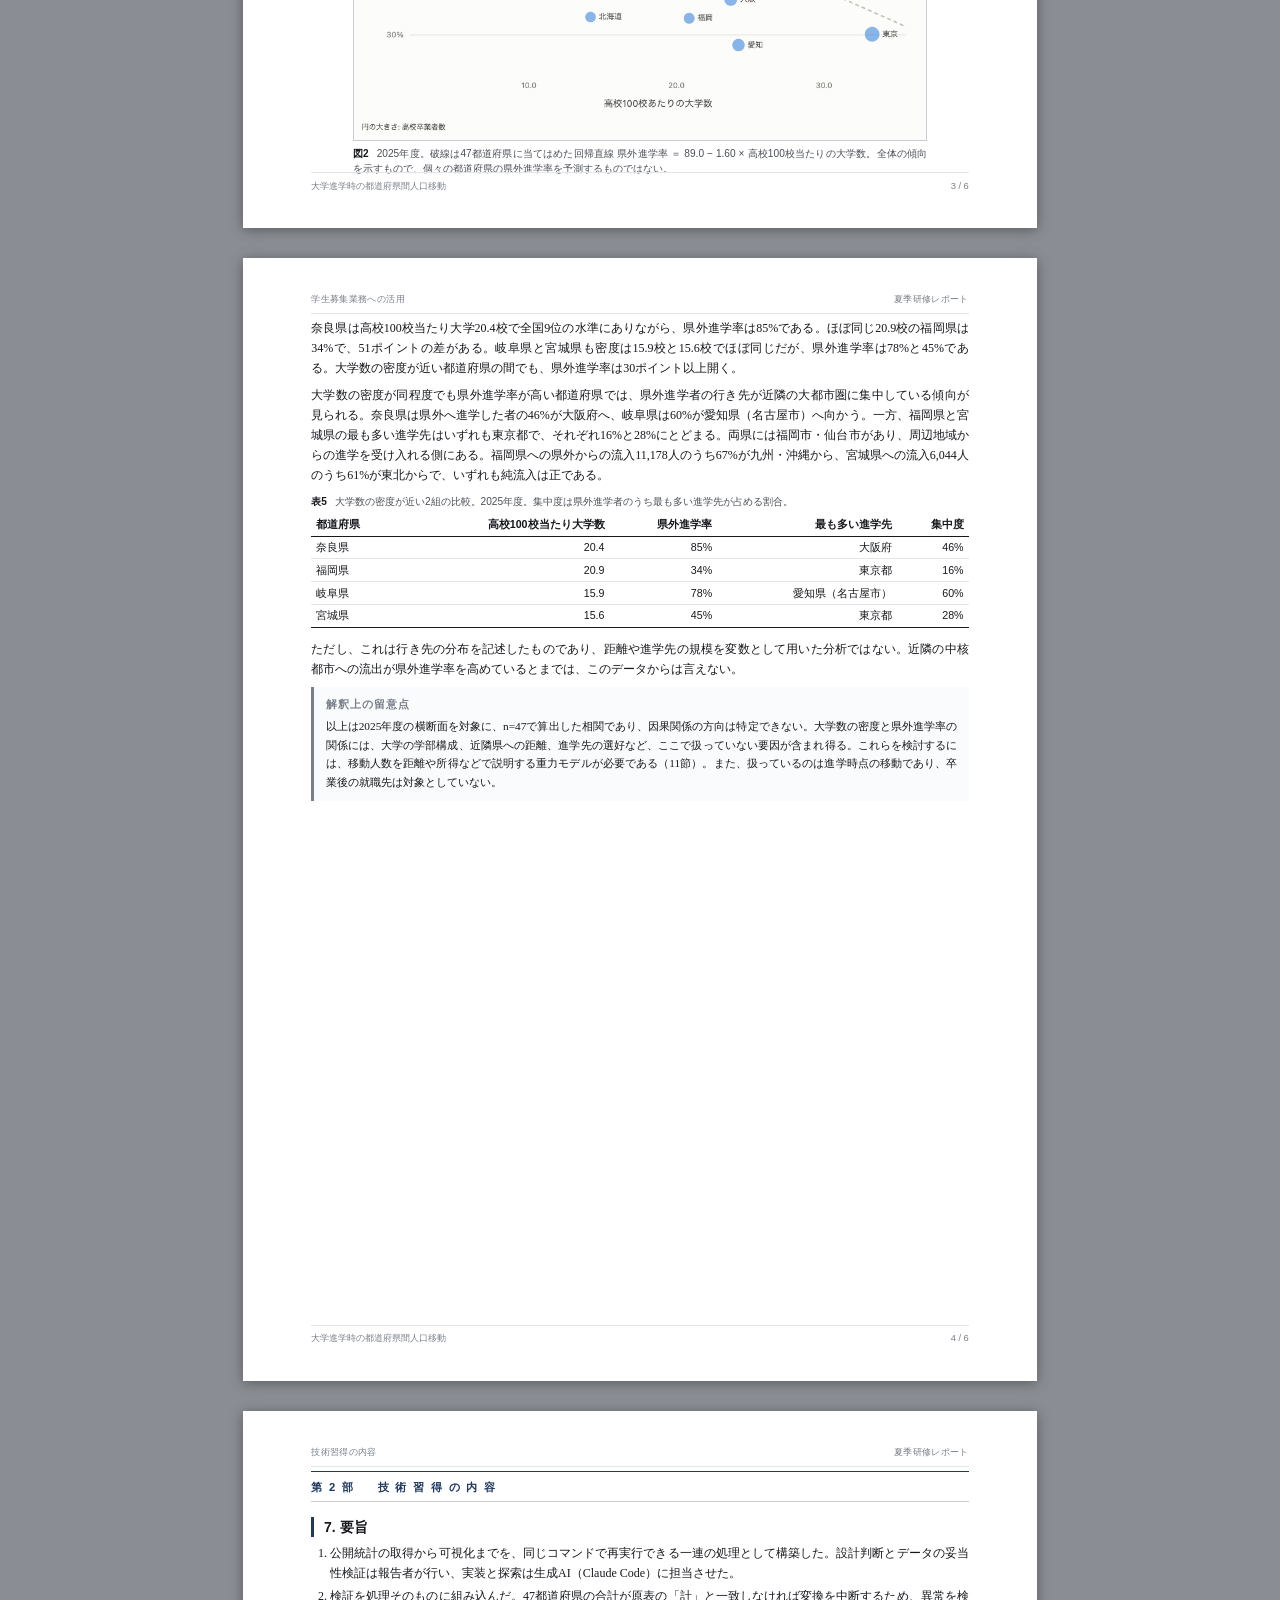
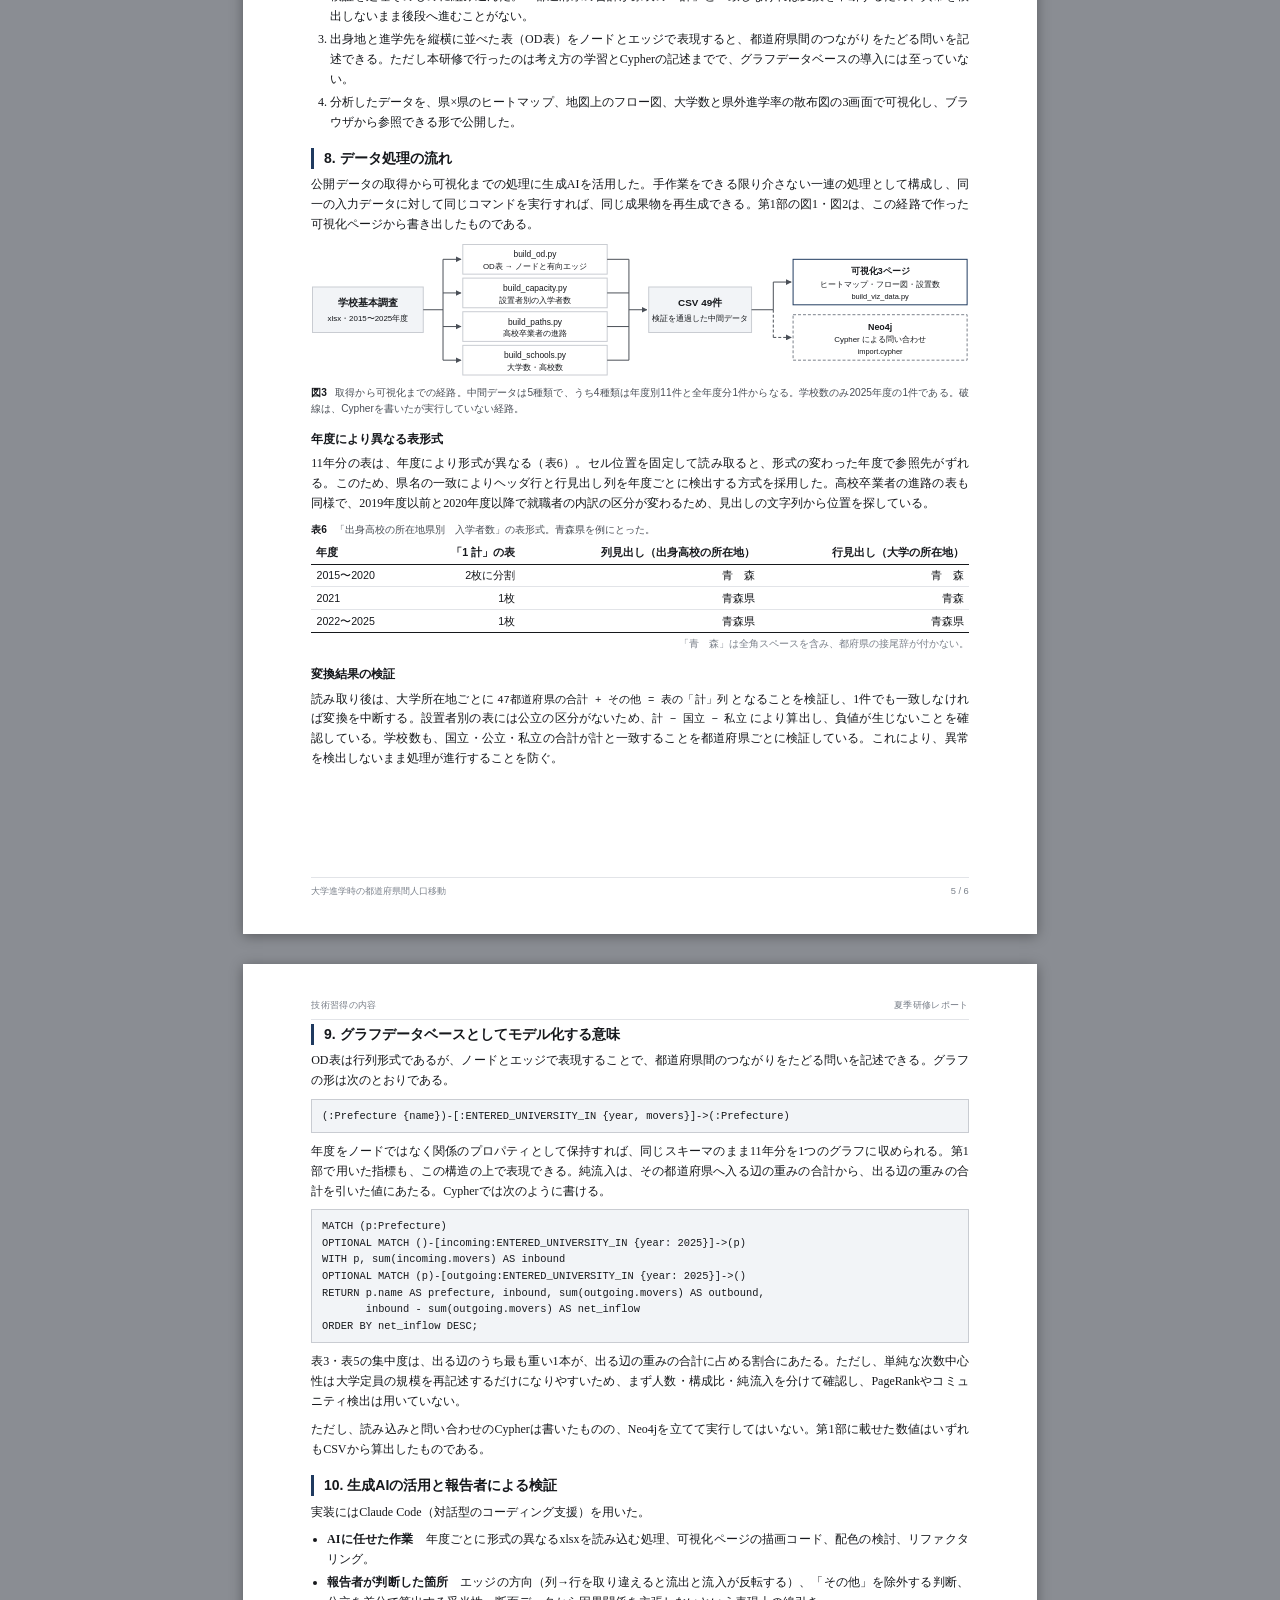
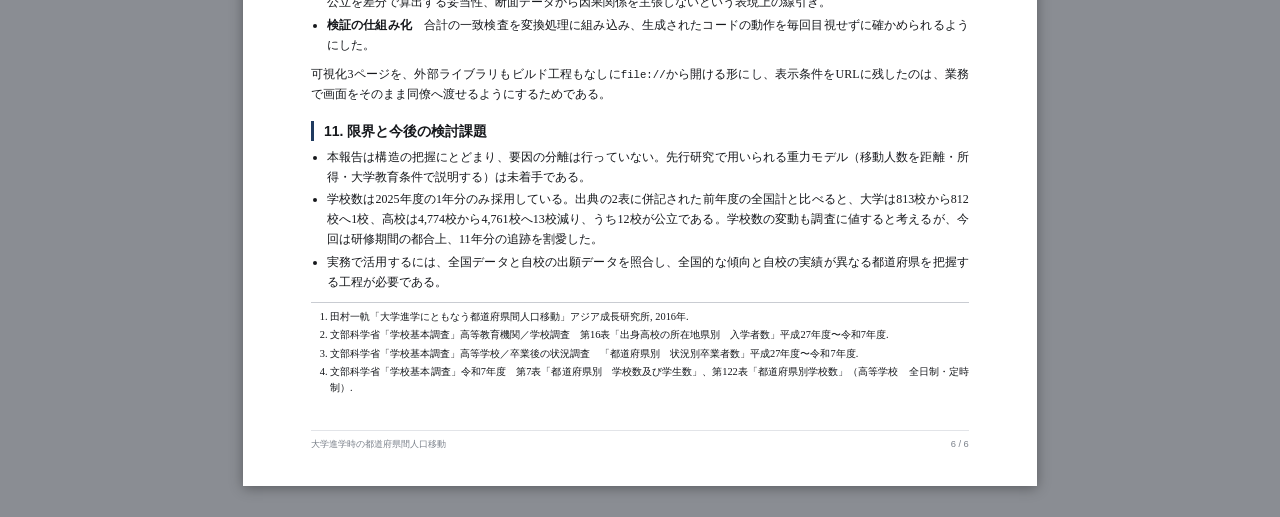
==== commit 81587254: "用語の定義から受け入れ倍率を落とす 6節を大学数の密度で書き直した結果、本文のどこからも参照されなく なっていた。使っていない指標に用途は書けない。画面側の軸の題には 平明な定義が入っているので、必要" ====
--- a/docs/report.html
+++ b/docs/report.html
@@ -318,7 +318,6 @@
       <dt>県外進学率</dt><dd>当該都道府県の高校出身の大学入学者のうち、当該都道府県以外に所在する大学へ入学した者の割合</dd>
       <dt>流入 / 流出</dt><dd>県外の高校出身者が当該都道府県の大学へ入学した人数 / 当該都道府県の高校出身者が県外の大学へ入学した人数</dd>
       <dt>純流入</dt><dd>流入から流出を引いた人数。正なら受け入れ超過、負なら送り出し超過</dd>
-      <dt>受け入れ倍率</dt><dd>当該都道府県の大学入学者数 ÷ 当該都道府県の高校出身の大学入学者数。分子には県外出身者と「その他」を含む。入試の志願倍率とは異なる。</dd>
     </dl>
   </div>
 
